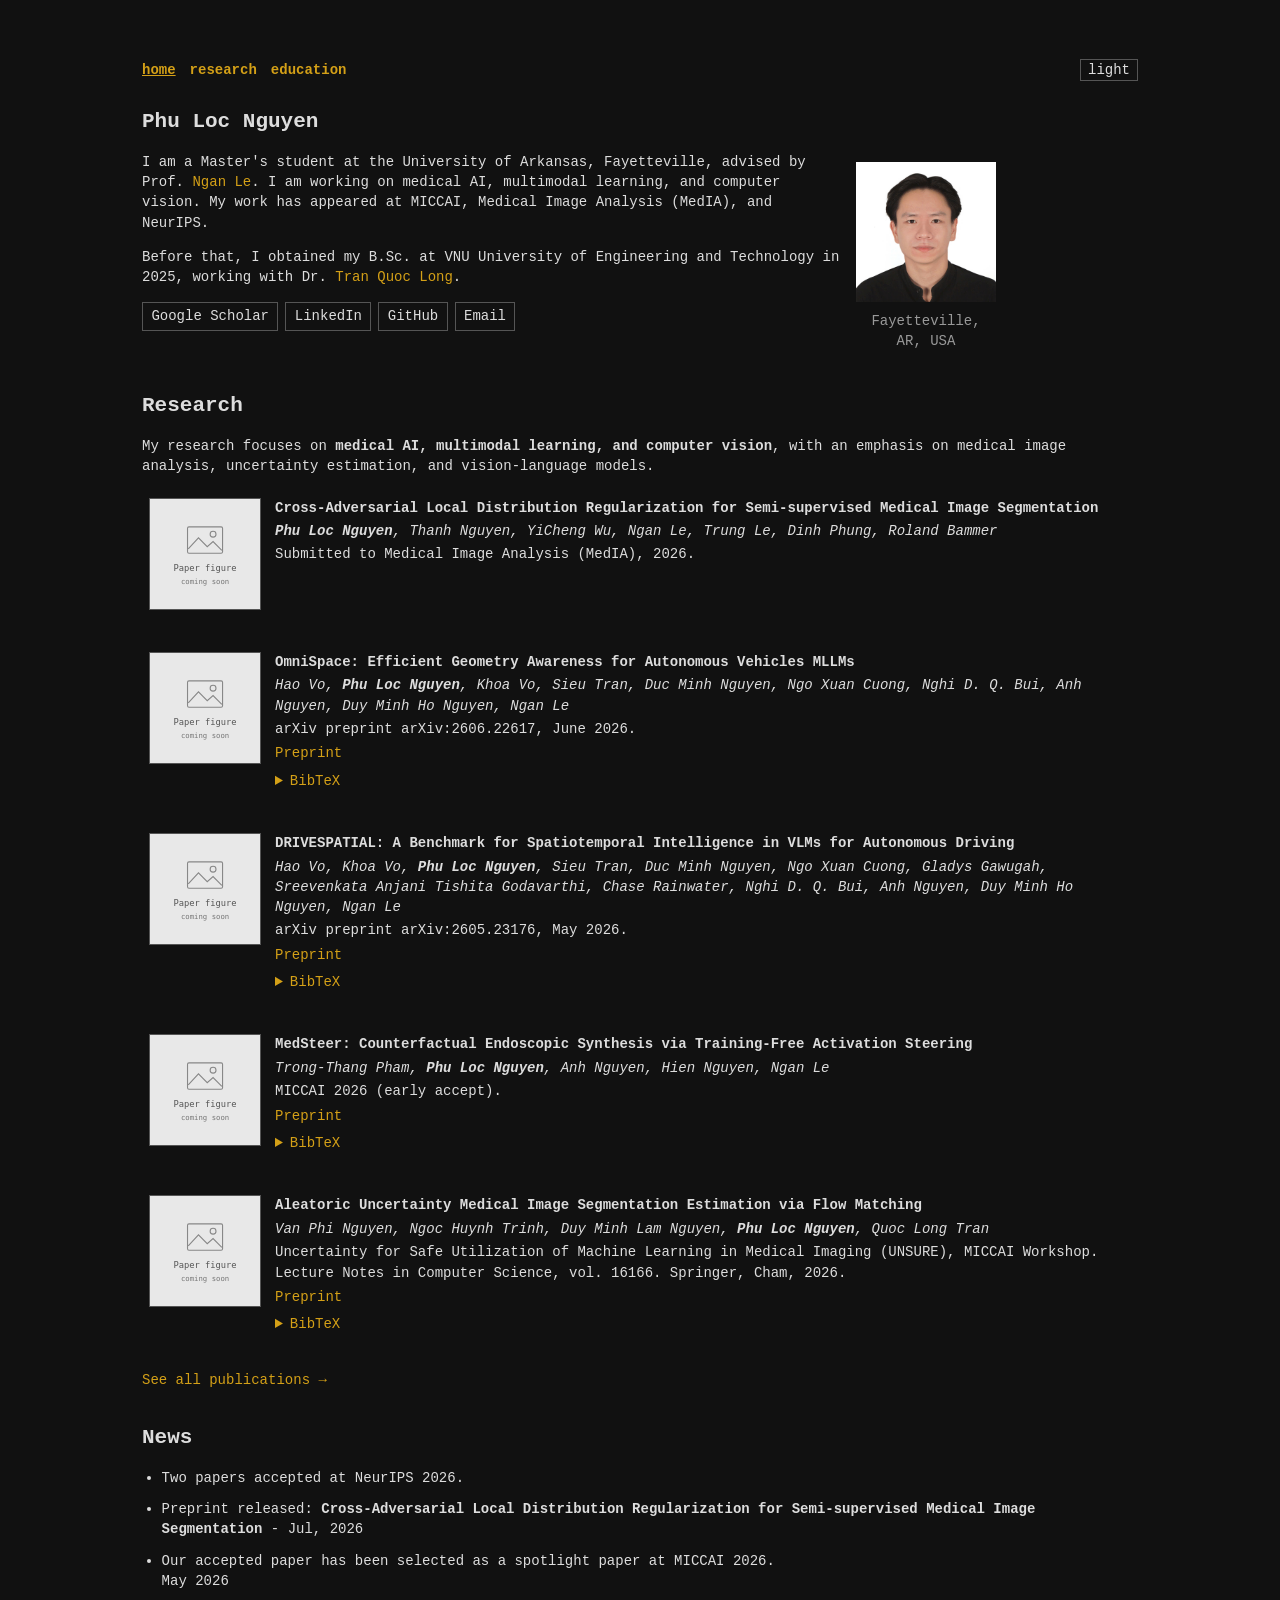
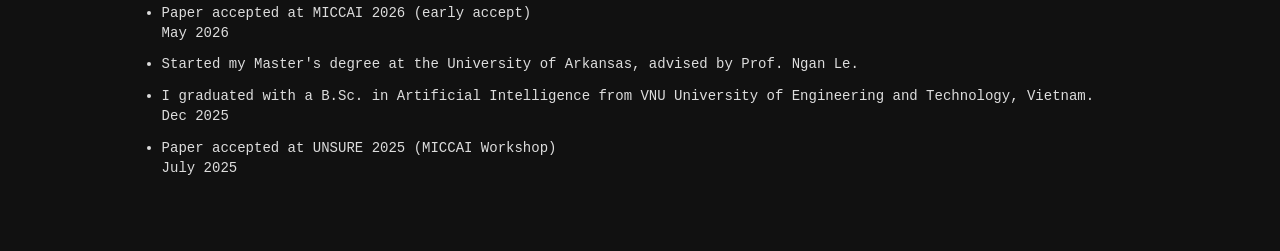
==== index.html @ 74036192 "updates" ====
<!DOCTYPE html>
<html lang="en">
<head>
    <meta charset="UTF-8">
    <meta name="viewport" content="width=device-width, initial-scale=1.0">
    <meta name="description" content="Phu Loc Nguyen — medical AI, multimodal learning, and computer vision research at the University of Arkansas.">
    <meta name="author" content="Phu Loc Nguyen">
    <meta name="keywords" content="Phu Loc Nguyen, Nguyen Phu Loc, medical AI, computer vision, multimodal learning">
    <meta property="og:title" content="Phu Loc Nguyen">
    <meta property="og:description" content="Medical AI, multimodal learning, and computer vision research.">
    <meta property="og:type" content="website">
    <meta name="twitter:card" content="summary">
    <title>Phu Loc Nguyen</title>
    <link rel="stylesheet" href="assets/css/main.css">
    <link rel="stylesheet" href="assets/css/portfolio.css">
    <script src="assets/js/theme.js"></script>
    <script src="assets/js/main.js" defer></script>
</head>
<body>
    <a class="skip-link" href="#main">Skip to content</a>
    <header>
        <nav aria-label="Primary navigation">
            <ul><li><a href="index.html" aria-current="page">home</a></li><li><a href="publications.html">research</a></li><li><a href="education.html">education</a></li></ul>
            <button class="theme-toggle" type="button" aria-label="Toggle dark mode" hidden>light</button>
        </nav>
    </header>
    <main id="main">
        <section class="about" aria-labelledby="name">
            <div class="bio">
                <h1 id="name">Phu Loc Nguyen</h1>
                <p>I am a Master's student at the University of Arkansas, Fayetteville, advised by Prof. <a href="https://scholar.google.com/citations?user=8ck0k_UAAAAJ&amp;hl=en">Ngan Le</a>. I am working on medical AI, multimodal learning, and computer vision. My work has appeared at MICCAI, Medical Image Analysis (MedIA), and NeurIPS.</p>
                <p>Before that, I obtained my B.Sc. at VNU University of Engineering and Technology in 2025, working with Dr. <a href="https://scholar.google.com/citations?hl=en&amp;user=tnDavuYAAAAJ&amp;view_op=list_works&amp;sortby=pubdate">Tran Quoc Long</a>.</p>
                <div class="contact-links" aria-label="Professional links">
                    <a href="https://scholar.google.com/citations?user=QmCjU08AAAAJ&amp;hl=en">Google Scholar</a>
                    <a href="https://www.linkedin.com/in/phulocnguyen/">LinkedIn</a>
                    <a href="https://github.com/phulocnguyen">GitHub</a>
                    <a href="mailto:phuloc01.nguyen@gmail.com">Email</a>
                </div>
            </div>
            <div class="profile"><img src="assets/documents/imgs/profile_picture.jpg" alt="Phu Loc Nguyen"><p class="location">Fayetteville, AR, USA</p></div>
        </section>
<section class="publications" aria-labelledby="research"><h2 id="research">Research</h2><p>My research focuses on <strong>medical AI, multimodal learning, and computer vision</strong>, with an emphasis on medical image analysis, uncertainty estimation, and vision-language models.</p><div id="publications" data-layout="compact" aria-label="Selected publications"><article class="publication-entry">
    <img class="publication-thumbnail" src="assets/documents/imgs/publications/placeholder.svg" alt="Placeholder for Cross-Adversarial Local Distribution Regularization for Semi-supervised Medical Image Segmentation figure" loading="lazy">
    <div class="publication-content"><strong class="publication-title">Cross-Adversarial Local Distribution Regularization for Semi-supervised Medical Image Segmentation</strong><p class="publication-authors"><span class="highlight-name">Phu Loc Nguyen</span>, Thanh Nguyen, YiCheng Wu, Ngan Le, Trung Le, Dinh Phung, Roland Bammer</p><p class="publication-venue">Submitted to Medical Image Analysis (MedIA), 2026.</p></div></article><article class="publication-entry">
    <img class="publication-thumbnail" src="assets/documents/imgs/publications/placeholder.svg" alt="Placeholder for OmniSpace: Efficient Geometry Awareness for Autonomous Vehicles MLLMs figure" loading="lazy">
    <div class="publication-content"><strong class="publication-title">OmniSpace: Efficient Geometry Awareness for Autonomous Vehicles MLLMs</strong><p class="publication-authors">Hao Vo, <span class="highlight-name">Phu Loc Nguyen</span>, Khoa Vo, Sieu Tran, Duc Minh Nguyen, Ngo Xuan Cuong, Nghi D. Q. Bui, Anh Nguyen, Duy Minh Ho Nguyen, Ngan Le</p><p class="publication-venue">arXiv preprint arXiv:2606.22617, June 2026.</p><p class="publication-links"><a href="https://arxiv.org/abs/2606.22617">Preprint</a></p><details class="citation"><summary>BibTeX</summary><pre><code>@misc{2026omnispace,
	author = {Vo, Hao and Nguyen, Phu Loc and Vo, Khoa and Tran, Sieu and Nguyen, Duc Minh and Cuong, Ngo Xuan and Bui, Nghi D. Q. and Nguyen, Anh and Nguyen, Duy Minh Ho and Le, Ngan},
	year = {2026},
	month = {June},
	title = {OmniSpace: Efficient Geometry Awareness for Autonomous Vehicles MLLMs},
	journal = {Neural Information Processing Systems (NeurIPS) 2026}
}</code></pre><button class="copy-citation" type="button">Copy citation</button><span class="copy-status" role="status"></span></details></div></article><article class="publication-entry">
    <img class="publication-thumbnail" src="assets/documents/imgs/publications/placeholder.svg" alt="Placeholder for DRIVESPATIAL: A Benchmark for Spatiotemporal Intelligence in VLMs for Autonomous Driving figure" loading="lazy">
    <div class="publication-content"><strong class="publication-title">DRIVESPATIAL: A Benchmark for Spatiotemporal Intelligence in VLMs for Autonomous Driving</strong><p class="publication-authors">Hao Vo, Khoa Vo, <span class="highlight-name">Phu Loc Nguyen</span>, Sieu Tran, Duc Minh Nguyen, Ngo Xuan Cuong, Gladys Gawugah, Sreevenkata Anjani Tishita Godavarthi, Chase Rainwater, Nghi D. Q. Bui, Anh Nguyen, Duy Minh Ho Nguyen, Ngan Le</p><p class="publication-venue">arXiv preprint arXiv:2605.23176, May 2026.</p><p class="publication-links"><a href="https://arxiv.org/abs/2605.23176">Preprint</a></p><details class="citation"><summary>BibTeX</summary><pre><code>@misc{2026drivespatial,
	author = {Vo, Hao and Vo, Khoa and Nguyen, Phu Loc and Tran, Sieu and Nguyen, Duc Minh and Cuong, Ngo Xuan and Gawugah, Gladys and Godavarthi, Sreevenkata Anjani Tishita and Rainwater, Chase and Bui, Nghi D. Q. and Nguyen, Anh and Nguyen, Duy Minh Ho and Le, Ngan},
	year = {2026},
	month = {May},
	title = {DRIVESPATIAL: A Benchmark for Spatiotemporal Intelligence in VLMs for Autonomous Driving},
	journal = {Neural Information Processing Systems (NeurIPS) 2026}
}</code></pre><button class="copy-citation" type="button">Copy citation</button><span class="copy-status" role="status"></span></details></div></article><article class="publication-entry">
    <img class="publication-thumbnail" src="assets/documents/imgs/publications/placeholder.svg" alt="Placeholder for MedSteer: Counterfactual Endoscopic Synthesis via Training-Free Activation Steering figure" loading="lazy">
    <div class="publication-content"><strong class="publication-title">MedSteer: Counterfactual Endoscopic Synthesis via Training-Free Activation Steering</strong><p class="publication-authors">Trong-Thang Pham, <span class="highlight-name">Phu Loc Nguyen</span>, Anh Nguyen, Hien Nguyen, Ngan Le</p><p class="publication-venue">MICCAI 2026 (early accept).</p><p class="publication-links"><a href="https://arxiv.org/abs/2603.07066">Preprint</a></p><details class="citation"><summary>BibTeX</summary><pre><code>@misc{2026medsteer,
	author = {Pham, Trong-Thang and Nguyen, Phu Loc and Nguyen, Anh and Nguyen, Hien and Le, Ngan},
	year = {2026},
	title = {MedSteer: Counterfactual Endoscopic Synthesis via Training-Free Activation Steering},
	booktitle = {MICCAI 2026 (Spotlight)}
}</code></pre><button class="copy-citation" type="button">Copy citation</button><span class="copy-status" role="status"></span></details></div></article><article class="publication-entry">
    <img class="publication-thumbnail" src="assets/documents/imgs/publications/placeholder.svg" alt="Placeholder for Aleatoric Uncertainty Medical Image Segmentation Estimation via Flow Matching figure" loading="lazy">
    <div class="publication-content"><strong class="publication-title">Aleatoric Uncertainty Medical Image Segmentation Estimation via Flow Matching</strong><p class="publication-authors">Van Phi Nguyen, Ngoc Huynh Trinh, Duy Minh Lam Nguyen, <span class="highlight-name">Phu Loc Nguyen</span>, Quoc Long Tran</p><p class="publication-venue">Uncertainty for Safe Utilization of Machine Learning in Medical Imaging (UNSURE), MICCAI Workshop. Lecture Notes in Computer Science, vol. 16166. Springer, Cham, 2026.</p><p class="publication-links"><a href="https://arxiv.org/abs/2507.22418">Preprint</a></p><details class="citation"><summary>BibTeX</summary><pre><code>@inproceedings{2026aleatoric,
	author = {Nguyen, Van Phi and Trinh, Ngoc Huynh and Nguyen, Duy Minh Lam and Nguyen, Phu Loc and Tran, Quoc Long},
	year = {2026},
	title = {Aleatoric Uncertainty Medical Image Segmentation Estimation via Flow Matching},
	booktitle = {Uncertainty for Safe Utilization of Machine Learning in Medical Imaging (UNSURE), MICCAI Workshop},
	series = {Lecture Notes in Computer Science},
	volume = {16166},
	publisher = {Springer, Cham},
	doi = {10.1007/978-3-032-06593-3_13}
}</code></pre><button class="copy-citation" type="button">Copy citation</button><span class="copy-status" role="status"></span></details></div></article></div><p class="see-all-link"><a href="publications.html">See all publications →</a></p></section>
        <section class="news" aria-labelledby="news">
            <h2 id="news">News</h2>
            <ul>
                <li>Two papers accepted at NeurIPS 2026.</li>
                <li>
                    <span>Preprint released: </span><strong>Cross-Adversarial Local Distribution Regularization for Semi-supervised Medical Image Segmentation</strong>
                    - <time datetime="2026-07">Jul, 2026</time>
                </li>
                <li>
                    Our accepted paper has been selected as a spotlight paper at MICCAI 2026.
                    <br><time datetime="2026-05">May 2026</time>
                </li>
                <li>
                    Paper accepted at MICCAI 2026 (early accept)
                    <br><time datetime="2026-05">May 2026</time>
                </li>
                <li>Started my Master's degree at the University of Arkansas, advised by Prof. Ngan Le.</li>
                <li>
                    I graduated with a B.Sc. in Artificial Intelligence from VNU University of Engineering and Technology, Vietnam.
                    <br><time datetime="2025-12">Dec 2025</time>
                </li>
                <li>
                    Paper accepted at UNSURE 2025 (MICCAI Workshop)
                    <br><time datetime="2025-07">July 2025</time>
                </li>
            </ul>
        </section>
    </main>
</body>
</html>
---- assets/css/main.css ----
:root {
    --background-color: #fff;
    --text-color: #111;
    --link-color: #8b0000;
    --muted-color: #666;
    --border-color: #808080;
}

[data-theme="dark"] {
    --background-color: #111;
    --text-color: #ddd;
    --link-color: #d4a017;
    --muted-color: #999;
    --border-color: #555;
}

* {
    box-sizing: border-box;
}

html {
    background: var(--background-color);
}

body {
    width: 80%;
    max-width: 1100px;
    min-height: 200px;
    margin: 5vh auto;
    padding: 1em;
    color: var(--text-color);
    background: var(--background-color);
    font-family: monospace;
    font-size: 14px;
    line-height: 1.45;
}

a,
a:visited {
    color: var(--link-color);
    text-decoration: none;
}

a:hover,
a:focus-visible {
    text-decoration: underline;
}

h1,
h2 {
    line-height: 1.2;
}

h1 a,
h2 a {
    color: inherit;
}

header {
    margin-bottom: 2em;
}

nav {
    display: flex;
    align-items: center;
    justify-content: space-between;
}

nav ul {
    display: flex;
    flex-wrap: wrap;
    gap: 1em;
    margin: 0;
    padding: 0;
    list-style: none;
}

nav a {
    font-weight: bold;
}

.theme-toggle {
    background: none;
    border: 1px solid var(--border-color);
    color: var(--text-color);
    font-family: monospace;
    font-size: 14px;
    padding: 0.15em 0.5em;
    cursor: pointer;
}

.theme-toggle:hover {
    background: var(--text-color);
    color: var(--background-color);
}

nav a[aria-current="page"] {
    text-decoration: underline;
}

.about {
    display: flex;
    align-items: flex-start;
    gap: 1em;
}

.bio {
    max-width: 700px;
}

.bio h1 {
    margin-top: 0;
}

.profile {
    width: 140px;
    flex: 0 0 140px;
    margin-top: 3.8em;
}

.profile img {
    display: block;
    width: 100%;
    height: auto;
}

.profile p {
    margin-top: 0.6em;
    text-align: center;
}

.contact-links {
    display: flex;
    flex-wrap: wrap;
    gap: 0.5em;
    margin-top: 1em;
}

.contact-links a {
    padding: 0.25em 0.6em;
    border: 1px solid var(--border-color);
    color: var(--text-color);
}

.contact-links a:hover,
.contact-links a:focus-visible {
    background: var(--text-color);
    color: var(--background-color);
    text-decoration: none;
}

.publications {
    clear: both;
    margin-top: 2em;
}

.publication-list {
    margin-top: 2em;
}

.publication-entry {
    display: flex;
    align-items: flex-start;
    gap: 1em;
    margin-bottom: 2em;
    padding: 0.5em;
    overflow: hidden;
}

.publication-thumbnail {
    width: 112px;
    height: 112px;
    flex: 0 0 112px;
    border: 1px solid var(--border-color);
    object-fit: cover;
    cursor: pointer;
}

.lightbox-overlay {
    position: fixed;
    inset: 0;
    z-index: 1000;
    display: flex;
    align-items: center;
    justify-content: center;
    background: rgba(0, 0, 0, 0.7);
    opacity: 0;
    transition: opacity 0.2s ease;
    cursor: pointer;
}

.lightbox-visible {
    opacity: 1;
}

.lightbox-image {
    max-width: 90vw;
    max-height: 90vh;
    object-fit: contain;
    box-shadow: 0 4px 30px rgba(0, 0, 0, 0.5);
}

.publication-content {
    min-width: 0;
    flex: 1;
}

.publication-title {
    display: block;
    margin-bottom: 0.25em;
}

.publication-authors,
.publication-venue {
    margin: 0.2em 0;
}

.publication-authors {
    font-style: italic;
}

.highlight-name {
    font-weight: bold;
}

.publication-award {
    font-weight: bold;
}

.publication-links {
    margin: 0.3em 0 0;
}

.publication-links a + a::before {
    display: inline-block;
    margin: 0 0.6em;
    color: var(--text-color);
    content: "|";
    text-decoration: none;
}

[data-layout="blog"] .publication-entry {
    gap: 1.5em;
}

[data-layout="blog"] .publication-thumbnail {
    width: 200px;
    height: 150px;
    flex-basis: 200px;
    border: 1px solid var(--border-color);
}

[data-layout="blog"] .publication-title {
    margin-bottom: 0.5em;
    font-size: 1.5em;
}

.publication-group {
    margin: 2.5em 0 1em;
    padding-bottom: 0.3em;
    border-bottom: 1px solid var(--border-color);
    font-size: 1.1em;
    letter-spacing: 0.08em;
    text-transform: uppercase;
}

.publication-group:first-child {
    margin-top: 0;
}

.publication-status,
.publication-error {
    color: var(--muted-color);
}

.see-all-link {
    margin-top: 0;
}

@media (max-width: 700px) {
    body {
        width: 95%;
        margin: 2vh auto;
        padding: 0.75em;
    }

    nav li {
        width: 100%;
    }

    .about {
        flex-direction: column;
        align-items: center;
    }

    .bio {
        max-width: none;
    }

    .profile {
        order: -1;
        width: min(220px, 100%);
        flex-basis: auto;
        margin-top: 0;
    }

    [data-layout="blog"] .publication-entry {
        gap: 1em;
    }

    [data-layout="blog"] .publication-thumbnail {
        width: 120px;
        height: 90px;
        flex-basis: 120px;
    }

    [data-layout="blog"] .publication-title {
        font-size: 1.15em;
    }
}

.photo-grid {
    display: flex;
    flex-wrap: wrap;
    gap: 0.5em;
    margin: 1em 0;
}

.photo-grid a img {
    display: block;
    border: 1px solid var(--border-color);
}

@media (max-width: 440px) {
    .publication-entry,
    [data-layout="blog"] .publication-entry {
        flex-direction: column;
    }

    .publication-thumbnail,
    [data-layout="blog"] .publication-thumbnail {
        width: 100%;
        height: auto;
        max-height: 220px;
        flex-basis: auto;
        object-fit: contain;
    }
}
---- assets/css/portfolio.css ----
/* Additional styles for News, Education, and accessible citations.
   Template layout rules are kept unchanged in main.css. */
body { overflow-wrap: break-word; }
.highlight-name { font-weight: bold; }
.news, .education { margin-top: 2.5em; }
.news li { margin-bottom: .8em; }
.news ul { padding-left: 1.4em; }
.education article { margin: 1.8em 0; }
.education h2 { font-size: 1.1em; }
.education p { margin: .5em 0; }
.location { color: var(--muted-color); }
.citation { margin-top: .5em; }
.citation summary { color: var(--link-color); cursor: pointer; width: fit-content; }
.citation pre { max-width: 100%; overflow-x: auto; padding: 1em; border: 1px solid var(--border-color); font-size: .9em; }
.copy-citation { font: inherit; background: transparent; color: var(--text-color); border: 1px solid var(--border-color); padding: .3em .6em; cursor: pointer; }
.copy-status { margin-left: .7em; }
:focus-visible { outline: 2px solid var(--link-color); outline-offset: 4px; }
.skip-link { position: absolute; top: -100px; }
.skip-link:focus { top: 10px; background: var(--background-color); padding: .5em; }
[hidden] { display: none !important; }

/* Placeholders are static until real paper figures are supplied. */
.publication-thumbnail { cursor: default; }
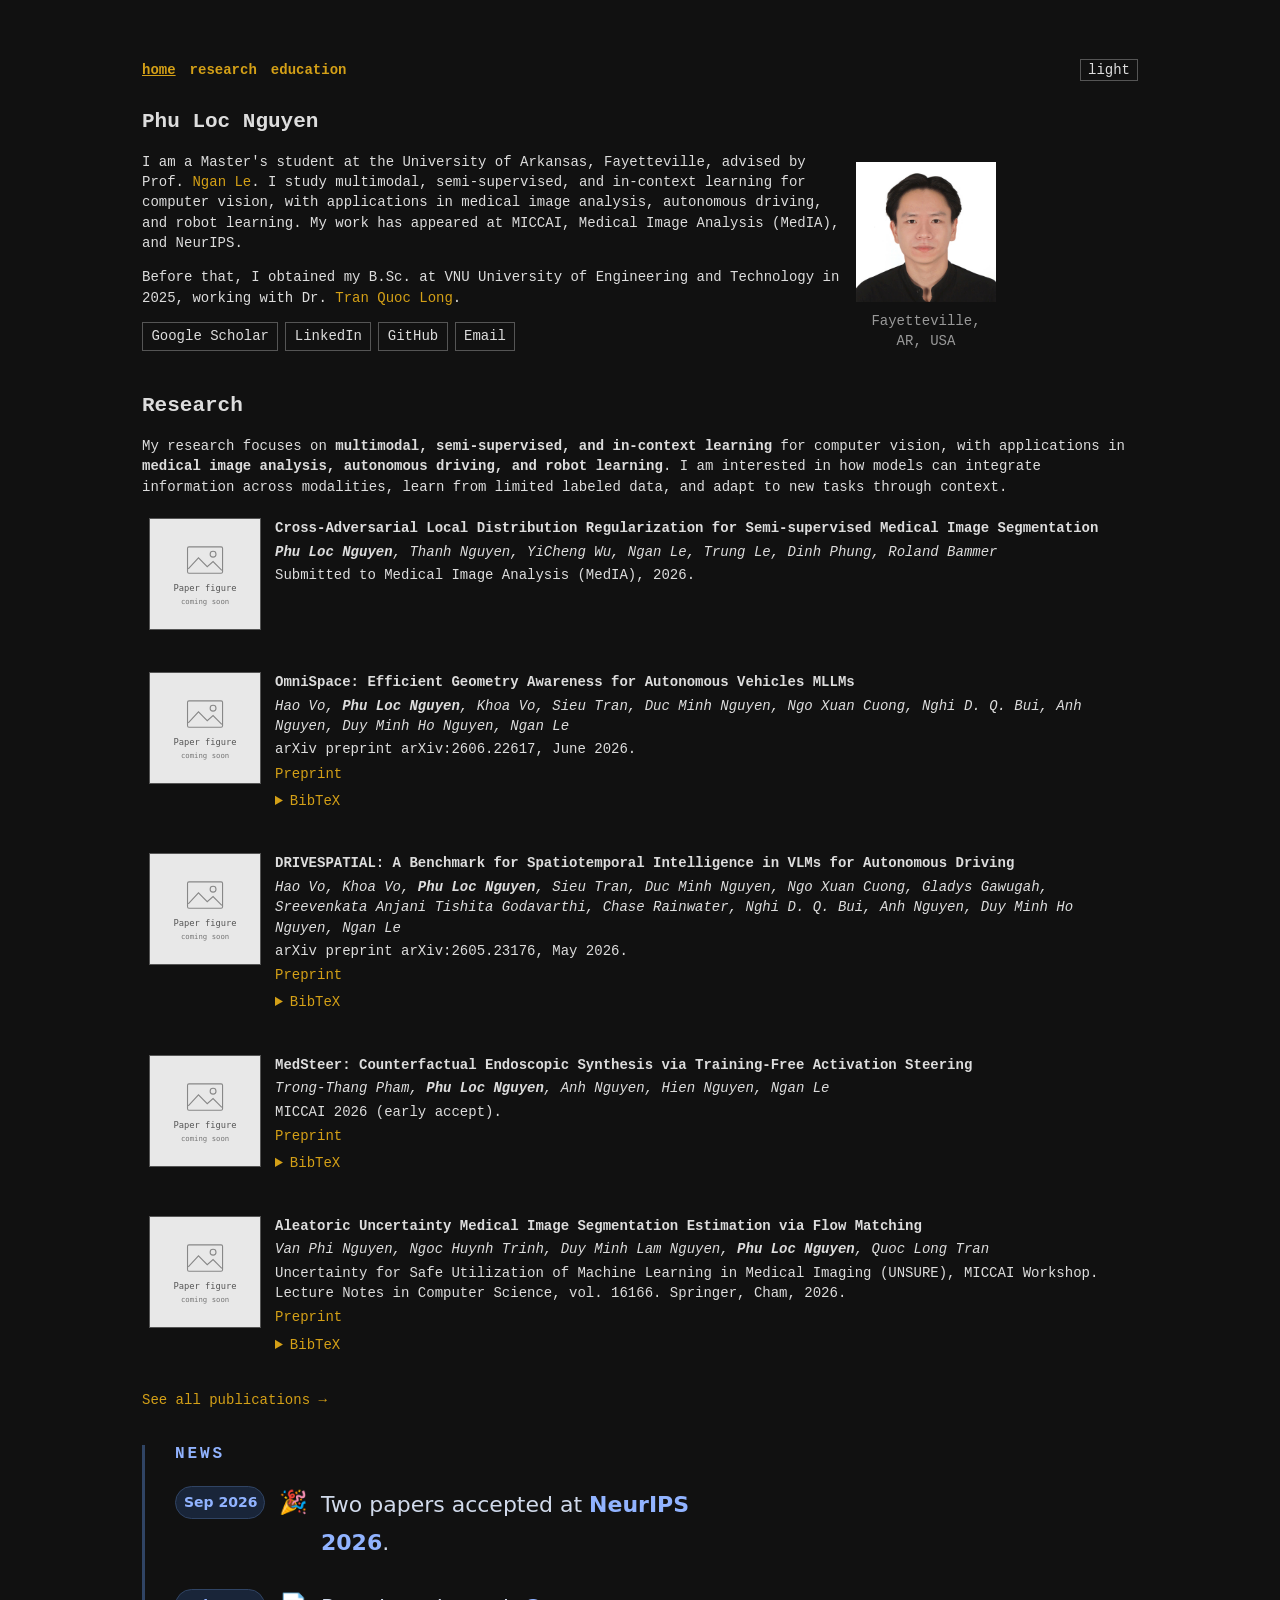
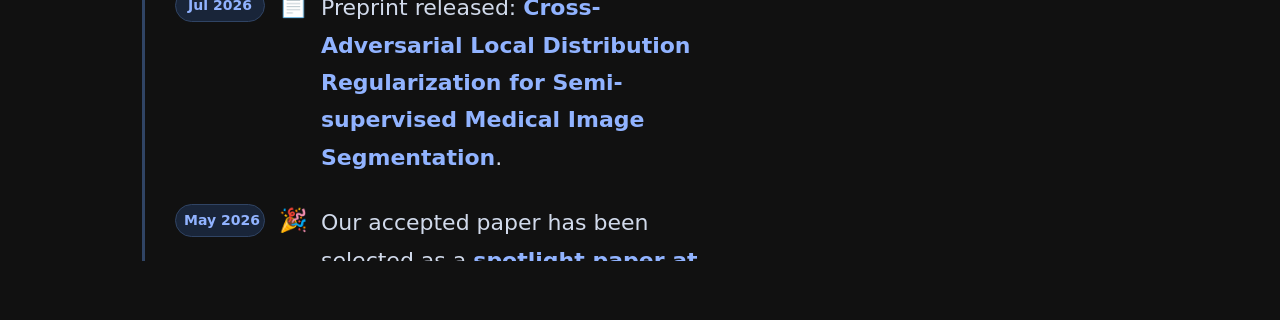
==== commit 58398d47: "updates" ====
--- a/index.html
+++ b/index.html
@@ -3,11 +3,11 @@
 <head>
     <meta charset="UTF-8">
     <meta name="viewport" content="width=device-width, initial-scale=1.0">
-    <meta name="description" content="Phu Loc Nguyen — medical AI, multimodal learning, and computer vision research at the University of Arkansas.">
+    <meta name="description" content="Phu Loc Nguyen — multimodal, semi-supervised, and in-context learning for medical image analysis, autonomous driving, and robot learning.">
     <meta name="author" content="Phu Loc Nguyen">
-    <meta name="keywords" content="Phu Loc Nguyen, Nguyen Phu Loc, medical AI, computer vision, multimodal learning">
+    <meta name="keywords" content="Phu Loc Nguyen, Nguyen Phu Loc, computer vision, multimodal learning, semi-supervised learning, in-context learning, medical image analysis, autonomous driving, robot learning">
     <meta property="og:title" content="Phu Loc Nguyen">
-    <meta property="og:description" content="Medical AI, multimodal learning, and computer vision research.">
+    <meta property="og:description" content="Multimodal, semi-supervised, and in-context learning for computer vision, medical image analysis, autonomous driving, and robot learning.">
     <meta property="og:type" content="website">
     <meta name="twitter:card" content="summary">
     <title>Phu Loc Nguyen</title>
@@ -28,7 +28,7 @@
         <section class="about" aria-labelledby="name">
             <div class="bio">
                 <h1 id="name">Phu Loc Nguyen</h1>
-                <p>I am a Master's student at the University of Arkansas, Fayetteville, advised by Prof. <a href="https://scholar.google.com/citations?user=8ck0k_UAAAAJ&amp;hl=en">Ngan Le</a>. I am working on medical AI, multimodal learning, and computer vision. My work has appeared at MICCAI, Medical Image Analysis (MedIA), and NeurIPS.</p>
+                <p>I am a Master's student at the University of Arkansas, Fayetteville, advised by Prof. <a href="https://scholar.google.com/citations?user=8ck0k_UAAAAJ&amp;hl=en">Ngan Le</a>. I study multimodal, semi-supervised, and in-context learning for computer vision, with applications in medical image analysis, autonomous driving, and robot learning. My work has appeared at MICCAI, Medical Image Analysis (MedIA), and NeurIPS.</p>
                 <p>Before that, I obtained my B.Sc. at VNU University of Engineering and Technology in 2025, working with Dr. <a href="https://scholar.google.com/citations?hl=en&amp;user=tnDavuYAAAAJ&amp;view_op=list_works&amp;sortby=pubdate">Tran Quoc Long</a>.</p>
                 <div class="contact-links" aria-label="Professional links">
                     <a href="https://scholar.google.com/citations?user=QmCjU08AAAAJ&amp;hl=en">Google Scholar</a>
@@ -39,7 +39,7 @@
             </div>
             <div class="profile"><img src="assets/documents/imgs/profile_picture.jpg" alt="Phu Loc Nguyen"><p class="location">Fayetteville, AR, USA</p></div>
         </section>
-<section class="publications" aria-labelledby="research"><h2 id="research">Research</h2><p>My research focuses on <strong>medical AI, multimodal learning, and computer vision</strong>, with an emphasis on medical image analysis, uncertainty estimation, and vision-language models.</p><div id="publications" data-layout="compact" aria-label="Selected publications"><article class="publication-entry">
+<section class="publications" aria-labelledby="research"><h2 id="research">Research</h2><p>My research focuses on <strong>multimodal, semi-supervised, and in-context learning</strong> for computer vision, with applications in <strong>medical image analysis, autonomous driving, and robot learning</strong>. I am interested in how models can integrate information across modalities, learn from limited labeled data, and adapt to new tasks through context.</p><div id="publications" data-layout="compact" aria-label="Selected publications"><article class="publication-entry">
     <img class="publication-thumbnail" src="assets/documents/imgs/publications/placeholder.svg" alt="Placeholder for Cross-Adversarial Local Distribution Regularization for Semi-supervised Medical Image Segmentation figure" loading="lazy">
     <div class="publication-content"><strong class="publication-title">Cross-Adversarial Local Distribution Regularization for Semi-supervised Medical Image Segmentation</strong><p class="publication-authors"><span class="highlight-name">Phu Loc Nguyen</span>, Thanh Nguyen, YiCheng Wu, Ngan Le, Trung Le, Dinh Phung, Roland Bammer</p><p class="publication-venue">Submitted to Medical Image Analysis (MedIA), 2026.</p></div></article><article class="publication-entry">
     <img class="publication-thumbnail" src="assets/documents/imgs/publications/placeholder.svg" alt="Placeholder for OmniSpace: Efficient Geometry Awareness for Autonomous Vehicles MLLMs figure" loading="lazy">
@@ -78,30 +78,45 @@
 }</code></pre><button class="copy-citation" type="button">Copy citation</button><span class="copy-status" role="status"></span></details></div></article></div><p class="see-all-link"><a href="publications.html">See all publications →</a></p></section>
         <section class="news" aria-labelledby="news">
             <h2 id="news">News</h2>
-            <ul>
-                <li>Two papers accepted at NeurIPS 2026.</li>
-                <li>
-                    <span>Preprint released: </span><strong>Cross-Adversarial Local Distribution Regularization for Semi-supervised Medical Image Segmentation</strong>
-                    - <time datetime="2026-07">Jul, 2026</time>
-                </li>
-                <li>
-                    Our accepted paper has been selected as a spotlight paper at MICCAI 2026.
-                    <br><time datetime="2026-05">May 2026</time>
-                </li>
-                <li>
-                    Paper accepted at MICCAI 2026 (early accept)
-                    <br><time datetime="2026-05">May 2026</time>
-                </li>
-                <li>Started my Master's degree at the University of Arkansas, advised by Prof. Ngan Le.</li>
-                <li>
-                    I graduated with a B.Sc. in Artificial Intelligence from VNU University of Engineering and Technology, Vietnam.
-                    <br><time datetime="2025-12">Dec 2025</time>
-                </li>
-                <li>
-                    Paper accepted at UNSURE 2025 (MICCAI Workshop)
-                    <br><time datetime="2025-07">July 2025</time>
-                </li>
-            </ul>
+            <div class="news-scroll" role="region" aria-labelledby="news" tabindex="0">
+                <ul class="news-list">
+                    <li>
+                        <time class="news-date" datetime="2026-09">Sep 2026</time>
+                        <span class="news-icon" aria-hidden="true">🎉</span>
+                        <p>Two papers accepted at <strong>NeurIPS 2026</strong>.</p>
+                    </li>
+                    <li>
+                        <time class="news-date" datetime="2026-07">Jul 2026</time>
+                        <span class="news-icon" aria-hidden="true">📄</span>
+                        <p>Preprint released: <strong>Cross-Adversarial Local Distribution Regularization for Semi-supervised Medical Image Segmentation</strong>.</p>
+                    </li>
+                    <li>
+                        <time class="news-date" datetime="2026-05">May 2026</time>
+                        <span class="news-icon" aria-hidden="true">🎉</span>
+                        <p>Our accepted paper has been selected as a <strong>spotlight paper at MICCAI 2026</strong>.</p>
+                    </li>
+                    <li>
+                        <time class="news-date" datetime="2026-05">May 2026</time>
+                        <span class="news-icon" aria-hidden="true">🎉</span>
+                        <p>Paper accepted at <strong>MICCAI 2026</strong> (early accept).</p>
+                    </li>
+                    <li>
+                        <time class="news-date" datetime="2026">2026</time>
+                        <span class="news-icon" aria-hidden="true">🎓</span>
+                        <p>Started my Master's degree at the <strong>University of Arkansas</strong>, advised by Prof. Ngan Le.</p>
+                    </li>
+                    <li>
+                        <time class="news-date" datetime="2025-12">Dec 2025</time>
+                        <span class="news-icon" aria-hidden="true">🎓</span>
+                        <p>I graduated with a B.Sc. in Artificial Intelligence from <strong>VNU University of Engineering and Technology, Vietnam</strong>.</p>
+                    </li>
+                    <li>
+                        <time class="news-date" datetime="2025-07">Jul 2025</time>
+                        <span class="news-icon" aria-hidden="true">🎉</span>
+                        <p>Paper accepted at <strong>UNSURE 2025</strong> (MICCAI Workshop).</p>
+                    </li>
+                </ul>
+            </div>
         </section>
     </main>
 </body>
--- a/assets/css/portfolio.css
+++ b/assets/css/portfolio.css
@@ -3,8 +3,6 @@
 body { overflow-wrap: break-word; }
 .highlight-name { font-weight: bold; }
 .news, .education { margin-top: 2.5em; }
-.news li { margin-bottom: .8em; }
-.news ul { padding-left: 1.4em; }
 .education article { margin: 1.8em 0; }
 .education h2 { font-size: 1.1em; }
 .education p { margin: .5em 0; }
@@ -21,3 +19,77 @@
 
 /* Placeholders are static until real paper figures are supplied. */
 .publication-thumbnail { cursor: default; }
+
+/* News timeline, styled after the supplied reference. */
+.news {
+    --news-accent: #2453eb;
+    --news-text: #384860;
+    --news-line: #dbe7ff;
+    --news-badge: #eff6ff;
+    max-width: 600px;
+    padding-left: 30px;
+    border-left: 3px solid var(--news-line);
+    font-family: system-ui, -apple-system, BlinkMacSystemFont, "Segoe UI", sans-serif;
+}
+[data-theme="dark"] .news {
+    --news-accent: #91b3ff;
+    --news-text: #d1daeb;
+    --news-line: #304464;
+    --news-badge: #192539;
+}
+.news h2 {
+    margin: 0 0 22px;
+    color: var(--news-accent);
+    font-family: monospace;
+    font-size: 16px;
+    font-weight: 700;
+    letter-spacing: .18em;
+    text-transform: uppercase;
+}
+.news-scroll {
+    max-height: 375px;
+    overflow-y: auto;
+    padding-right: 20px;
+    scrollbar-width: thin;
+    scrollbar-color: var(--news-line) transparent;
+    scrollbar-gutter: stable;
+}
+.news-scroll::-webkit-scrollbar { width: 6px; }
+.news-scroll::-webkit-scrollbar-thumb { background: var(--news-line); border-radius: 8px; }
+.news-list { margin: 0; padding: 0; list-style: none; }
+.news-list li {
+    display: grid;
+    grid-template-columns: 90px 28px minmax(0, 1fr);
+    align-items: start;
+    gap: 14px;
+    margin: 0 0 28px;
+}
+.news-list li:last-child { margin-bottom: 0; }
+.news-date {
+    display: block;
+    padding: 5px 8px;
+    border: 1px solid var(--news-line);
+    border-radius: 999px;
+    background: var(--news-badge);
+    color: var(--news-accent);
+    font-size: 14px;
+    font-weight: 650;
+    line-height: 1.5;
+    white-space: nowrap;
+    text-align: center;
+}
+.news-icon { font-size: 23px; line-height: 1.45; }
+.news-list p { margin: 0; color: var(--news-text); font-size: 22px; line-height: 1.7; }
+.news-list strong { color: var(--news-accent); font-weight: 650; }
+@media (max-width: 600px) {
+    .news { padding-left: 16px; }
+    .news-scroll { padding-right: 10px; }
+    .news-list li { grid-template-columns: 80px 22px minmax(0, 1fr); gap: 8px; }
+    .news-date { padding: 4px 6px; font-size: 12px; }
+    .news-icon { font-size: 19px; }
+    .news-list p { font-size: 17px; line-height: 1.65; }
+}
+@media (max-width: 360px) {
+    .news-list li { grid-template-columns: 76px minmax(0, 1fr); }
+    .news-icon { display: none; }
+}
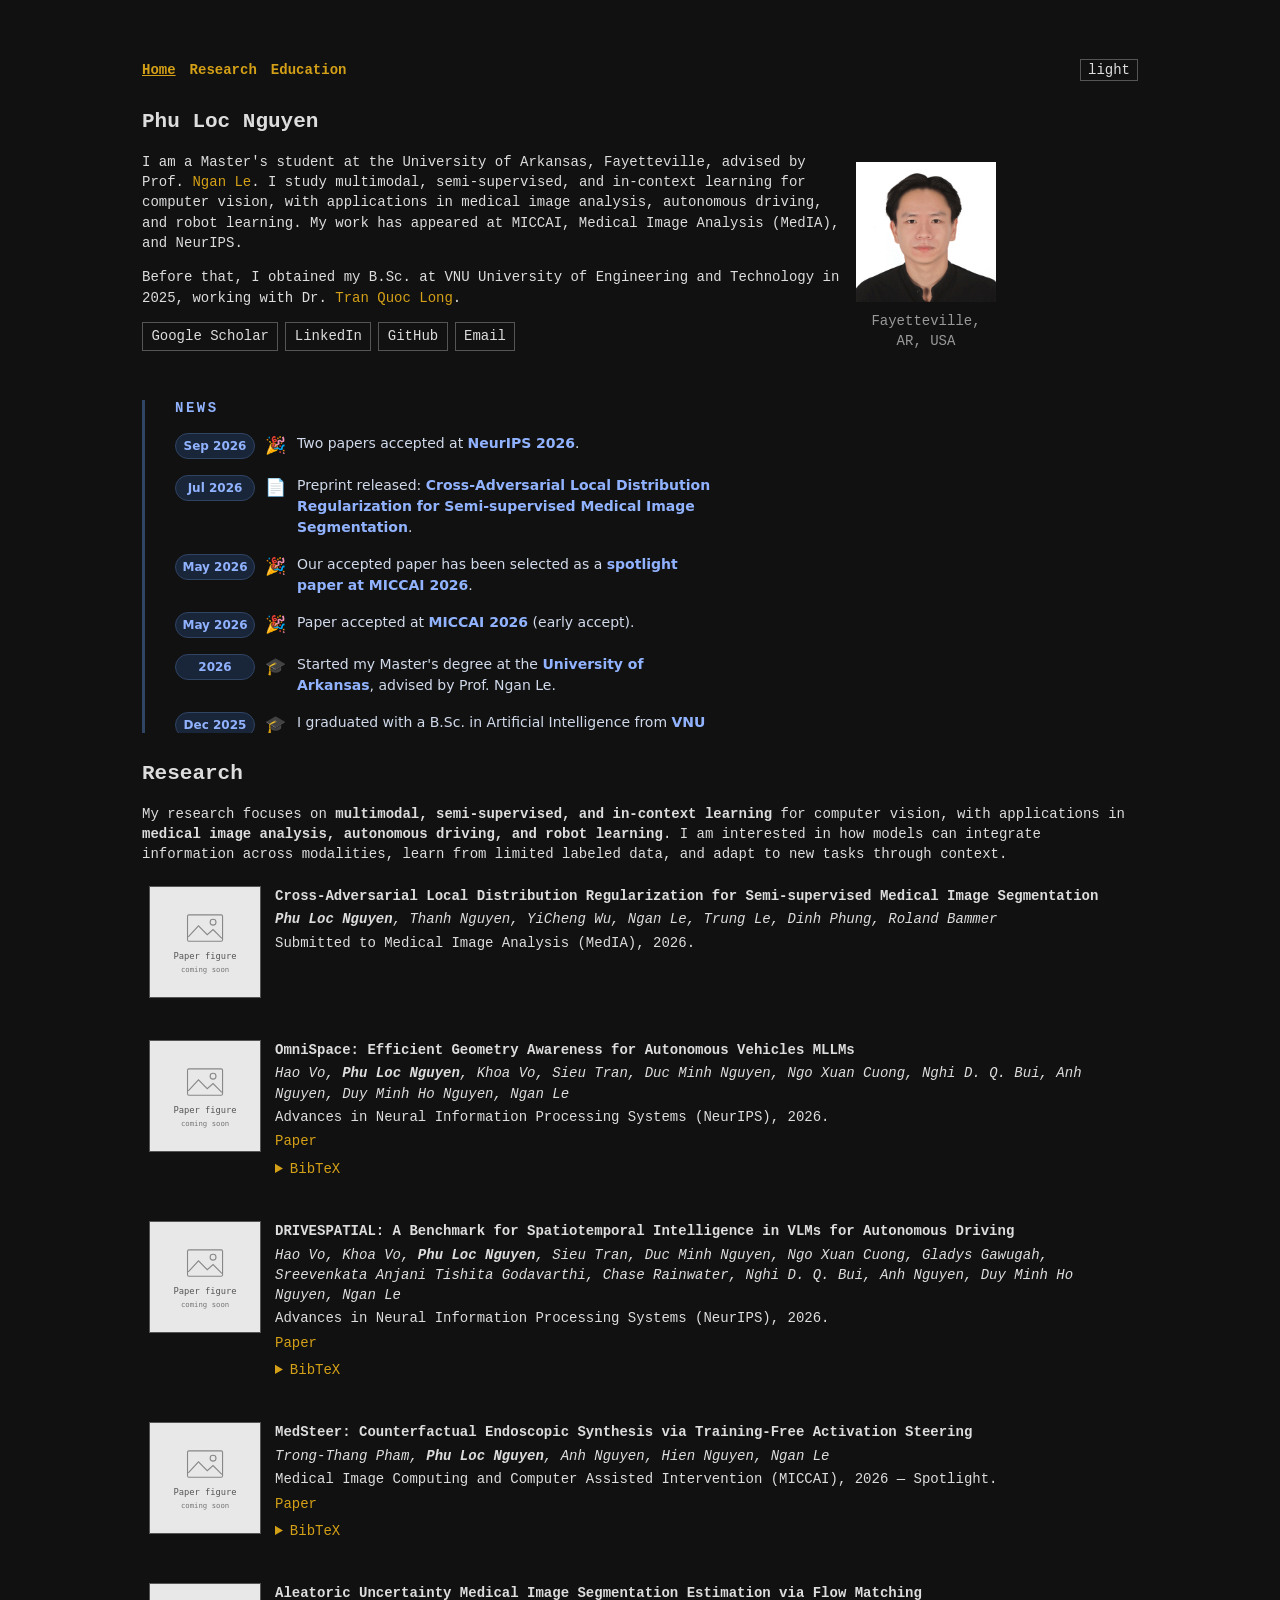
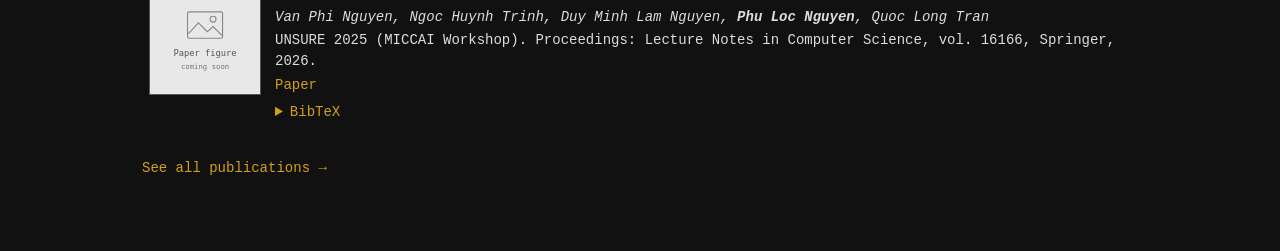
==== commit 5b5d427c: "updates" ====
--- a/index.html
+++ b/index.html
@@ -20,7 +20,7 @@
     <a class="skip-link" href="#main">Skip to content</a>
     <header>
         <nav aria-label="Primary navigation">
-            <ul><li><a href="index.html" aria-current="page">home</a></li><li><a href="publications.html">research</a></li><li><a href="education.html">education</a></li></ul>
+            <ul><li><a href="index.html" aria-current="page">Home</a></li><li><a href="publications.html">Research</a></li><li><a href="education.html">Education</a></li></ul>
             <button class="theme-toggle" type="button" aria-label="Toggle dark mode" hidden>light</button>
         </nav>
     </header>
@@ -39,43 +39,6 @@
             </div>
             <div class="profile"><img src="assets/documents/imgs/profile_picture.jpg" alt="Phu Loc Nguyen"><p class="location">Fayetteville, AR, USA</p></div>
         </section>
-<section class="publications" aria-labelledby="research"><h2 id="research">Research</h2><p>My research focuses on <strong>multimodal, semi-supervised, and in-context learning</strong> for computer vision, with applications in <strong>medical image analysis, autonomous driving, and robot learning</strong>. I am interested in how models can integrate information across modalities, learn from limited labeled data, and adapt to new tasks through context.</p><div id="publications" data-layout="compact" aria-label="Selected publications"><article class="publication-entry">
-    <img class="publication-thumbnail" src="assets/documents/imgs/publications/placeholder.svg" alt="Placeholder for Cross-Adversarial Local Distribution Regularization for Semi-supervised Medical Image Segmentation figure" loading="lazy">
-    <div class="publication-content"><strong class="publication-title">Cross-Adversarial Local Distribution Regularization for Semi-supervised Medical Image Segmentation</strong><p class="publication-authors"><span class="highlight-name">Phu Loc Nguyen</span>, Thanh Nguyen, YiCheng Wu, Ngan Le, Trung Le, Dinh Phung, Roland Bammer</p><p class="publication-venue">Submitted to Medical Image Analysis (MedIA), 2026.</p></div></article><article class="publication-entry">
-    <img class="publication-thumbnail" src="assets/documents/imgs/publications/placeholder.svg" alt="Placeholder for OmniSpace: Efficient Geometry Awareness for Autonomous Vehicles MLLMs figure" loading="lazy">
-    <div class="publication-content"><strong class="publication-title">OmniSpace: Efficient Geometry Awareness for Autonomous Vehicles MLLMs</strong><p class="publication-authors">Hao Vo, <span class="highlight-name">Phu Loc Nguyen</span>, Khoa Vo, Sieu Tran, Duc Minh Nguyen, Ngo Xuan Cuong, Nghi D. Q. Bui, Anh Nguyen, Duy Minh Ho Nguyen, Ngan Le</p><p class="publication-venue">arXiv preprint arXiv:2606.22617, June 2026.</p><p class="publication-links"><a href="https://arxiv.org/abs/2606.22617">Preprint</a></p><details class="citation"><summary>BibTeX</summary><pre><code>@misc{2026omnispace,
-	author = {Vo, Hao and Nguyen, Phu Loc and Vo, Khoa and Tran, Sieu and Nguyen, Duc Minh and Cuong, Ngo Xuan and Bui, Nghi D. Q. and Nguyen, Anh and Nguyen, Duy Minh Ho and Le, Ngan},
-	year = {2026},
-	month = {June},
-	title = {OmniSpace: Efficient Geometry Awareness for Autonomous Vehicles MLLMs},
-	journal = {Neural Information Processing Systems (NeurIPS) 2026}
-}</code></pre><button class="copy-citation" type="button">Copy citation</button><span class="copy-status" role="status"></span></details></div></article><article class="publication-entry">
-    <img class="publication-thumbnail" src="assets/documents/imgs/publications/placeholder.svg" alt="Placeholder for DRIVESPATIAL: A Benchmark for Spatiotemporal Intelligence in VLMs for Autonomous Driving figure" loading="lazy">
-    <div class="publication-content"><strong class="publication-title">DRIVESPATIAL: A Benchmark for Spatiotemporal Intelligence in VLMs for Autonomous Driving</strong><p class="publication-authors">Hao Vo, Khoa Vo, <span class="highlight-name">Phu Loc Nguyen</span>, Sieu Tran, Duc Minh Nguyen, Ngo Xuan Cuong, Gladys Gawugah, Sreevenkata Anjani Tishita Godavarthi, Chase Rainwater, Nghi D. Q. Bui, Anh Nguyen, Duy Minh Ho Nguyen, Ngan Le</p><p class="publication-venue">arXiv preprint arXiv:2605.23176, May 2026.</p><p class="publication-links"><a href="https://arxiv.org/abs/2605.23176">Preprint</a></p><details class="citation"><summary>BibTeX</summary><pre><code>@misc{2026drivespatial,
-	author = {Vo, Hao and Vo, Khoa and Nguyen, Phu Loc and Tran, Sieu and Nguyen, Duc Minh and Cuong, Ngo Xuan and Gawugah, Gladys and Godavarthi, Sreevenkata Anjani Tishita and Rainwater, Chase and Bui, Nghi D. Q. and Nguyen, Anh and Nguyen, Duy Minh Ho and Le, Ngan},
-	year = {2026},
-	month = {May},
-	title = {DRIVESPATIAL: A Benchmark for Spatiotemporal Intelligence in VLMs for Autonomous Driving},
-	journal = {Neural Information Processing Systems (NeurIPS) 2026}
-}</code></pre><button class="copy-citation" type="button">Copy citation</button><span class="copy-status" role="status"></span></details></div></article><article class="publication-entry">
-    <img class="publication-thumbnail" src="assets/documents/imgs/publications/placeholder.svg" alt="Placeholder for MedSteer: Counterfactual Endoscopic Synthesis via Training-Free Activation Steering figure" loading="lazy">
-    <div class="publication-content"><strong class="publication-title">MedSteer: Counterfactual Endoscopic Synthesis via Training-Free Activation Steering</strong><p class="publication-authors">Trong-Thang Pham, <span class="highlight-name">Phu Loc Nguyen</span>, Anh Nguyen, Hien Nguyen, Ngan Le</p><p class="publication-venue">MICCAI 2026 (early accept).</p><p class="publication-links"><a href="https://arxiv.org/abs/2603.07066">Preprint</a></p><details class="citation"><summary>BibTeX</summary><pre><code>@misc{2026medsteer,
-	author = {Pham, Trong-Thang and Nguyen, Phu Loc and Nguyen, Anh and Nguyen, Hien and Le, Ngan},
-	year = {2026},
-	title = {MedSteer: Counterfactual Endoscopic Synthesis via Training-Free Activation Steering},
-	booktitle = {MICCAI 2026 (Spotlight)}
-}</code></pre><button class="copy-citation" type="button">Copy citation</button><span class="copy-status" role="status"></span></details></div></article><article class="publication-entry">
-    <img class="publication-thumbnail" src="assets/documents/imgs/publications/placeholder.svg" alt="Placeholder for Aleatoric Uncertainty Medical Image Segmentation Estimation via Flow Matching figure" loading="lazy">
-    <div class="publication-content"><strong class="publication-title">Aleatoric Uncertainty Medical Image Segmentation Estimation via Flow Matching</strong><p class="publication-authors">Van Phi Nguyen, Ngoc Huynh Trinh, Duy Minh Lam Nguyen, <span class="highlight-name">Phu Loc Nguyen</span>, Quoc Long Tran</p><p class="publication-venue">Uncertainty for Safe Utilization of Machine Learning in Medical Imaging (UNSURE), MICCAI Workshop. Lecture Notes in Computer Science, vol. 16166. Springer, Cham, 2026.</p><p class="publication-links"><a href="https://arxiv.org/abs/2507.22418">Preprint</a></p><details class="citation"><summary>BibTeX</summary><pre><code>@inproceedings{2026aleatoric,
-	author = {Nguyen, Van Phi and Trinh, Ngoc Huynh and Nguyen, Duy Minh Lam and Nguyen, Phu Loc and Tran, Quoc Long},
-	year = {2026},
-	title = {Aleatoric Uncertainty Medical Image Segmentation Estimation via Flow Matching},
-	booktitle = {Uncertainty for Safe Utilization of Machine Learning in Medical Imaging (UNSURE), MICCAI Workshop},
-	series = {Lecture Notes in Computer Science},
-	volume = {16166},
-	publisher = {Springer, Cham},
-	doi = {10.1007/978-3-032-06593-3_13}
-}</code></pre><button class="copy-citation" type="button">Copy citation</button><span class="copy-status" role="status"></span></details></div></article></div><p class="see-all-link"><a href="publications.html">See all publications →</a></p></section>
         <section class="news" aria-labelledby="news">
             <h2 id="news">News</h2>
             <div class="news-scroll" role="region" aria-labelledby="news" tabindex="0">
@@ -118,6 +81,42 @@
                 </ul>
             </div>
         </section>
+        <section class="publications" aria-labelledby="research"><h2 id="research">Research</h2><p>My research focuses on <strong>multimodal, semi-supervised, and in-context learning</strong> for computer vision, with applications in <strong>medical image analysis, autonomous driving, and robot learning</strong>. I am interested in how models can integrate information across modalities, learn from limited labeled data, and adapt to new tasks through context.</p><div id="publications" data-layout="compact" aria-label="Selected publications"><article class="publication-entry">
+    <img class="publication-thumbnail" src="assets/documents/imgs/publications/placeholder.svg" alt="Placeholder for Cross-Adversarial Local Distribution Regularization for Semi-supervised Medical Image Segmentation figure" loading="lazy">
+    <div class="publication-content"><strong class="publication-title">Cross-Adversarial Local Distribution Regularization for Semi-supervised Medical Image Segmentation</strong><p class="publication-authors"><span class="highlight-name">Phu Loc Nguyen</span>, Thanh Nguyen, YiCheng Wu, Ngan Le, Trung Le, Dinh Phung, Roland Bammer</p><p class="publication-venue">Submitted to Medical Image Analysis (MedIA), 2026.</p></div></article><article class="publication-entry">
+    <img class="publication-thumbnail" src="assets/documents/imgs/publications/placeholder.svg" alt="Placeholder for OmniSpace: Efficient Geometry Awareness for Autonomous Vehicles MLLMs figure" loading="lazy">
+    <div class="publication-content"><strong class="publication-title">OmniSpace: Efficient Geometry Awareness for Autonomous Vehicles MLLMs</strong><p class="publication-authors">Hao Vo, <span class="highlight-name">Phu Loc Nguyen</span>, Khoa Vo, Sieu Tran, Duc Minh Nguyen, Ngo Xuan Cuong, Nghi D. Q. Bui, Anh Nguyen, Duy Minh Ho Nguyen, Ngan Le</p><p class="publication-venue">Advances in Neural Information Processing Systems (NeurIPS), 2026.</p><p class="publication-links"><a href="https://arxiv.org/abs/2606.22617">Paper</a></p><details class="citation"><summary>BibTeX</summary><pre><code>@inproceedings{2026omnispace,
+	author = {Vo, Hao and Nguyen, Phu Loc and Vo, Khoa and Tran, Sieu and Nguyen, Duc Minh and Cuong, Ngo Xuan and Bui, Nghi D. Q. and Nguyen, Anh and Nguyen, Duy Minh Ho and Le, Ngan},
+	year = {2026},
+	title = {OmniSpace: Efficient Geometry Awareness for Autonomous Vehicles MLLMs},
+	booktitle = {Advances in Neural Information Processing Systems (NeurIPS)}
+}</code></pre><button class="copy-citation" type="button">Copy citation</button><span class="copy-status" role="status"></span></details></div></article><article class="publication-entry">
+    <img class="publication-thumbnail" src="assets/documents/imgs/publications/placeholder.svg" alt="Placeholder for DRIVESPATIAL: A Benchmark for Spatiotemporal Intelligence in VLMs for Autonomous Driving figure" loading="lazy">
+    <div class="publication-content"><strong class="publication-title">DRIVESPATIAL: A Benchmark for Spatiotemporal Intelligence in VLMs for Autonomous Driving</strong><p class="publication-authors">Hao Vo, Khoa Vo, <span class="highlight-name">Phu Loc Nguyen</span>, Sieu Tran, Duc Minh Nguyen, Ngo Xuan Cuong, Gladys Gawugah, Sreevenkata Anjani Tishita Godavarthi, Chase Rainwater, Nghi D. Q. Bui, Anh Nguyen, Duy Minh Ho Nguyen, Ngan Le</p><p class="publication-venue">Advances in Neural Information Processing Systems (NeurIPS), 2026.</p><p class="publication-links"><a href="https://arxiv.org/abs/2605.23176">Paper</a></p><details class="citation"><summary>BibTeX</summary><pre><code>@inproceedings{2026drivespatial,
+	author = {Vo, Hao and Vo, Khoa and Nguyen, Phu Loc and Tran, Sieu and Nguyen, Duc Minh and Cuong, Ngo Xuan and Gawugah, Gladys and Godavarthi, Sreevenkata Anjani Tishita and Rainwater, Chase and Bui, Nghi D. Q. and Nguyen, Anh and Nguyen, Duy Minh Ho and Le, Ngan},
+	year = {2026},
+	title = {DRIVESPATIAL: A Benchmark for Spatiotemporal Intelligence in VLMs for Autonomous Driving},
+	booktitle = {Advances in Neural Information Processing Systems (NeurIPS)}
+}</code></pre><button class="copy-citation" type="button">Copy citation</button><span class="copy-status" role="status"></span></details></div></article><article class="publication-entry">
+    <img class="publication-thumbnail" src="assets/documents/imgs/publications/placeholder.svg" alt="Placeholder for MedSteer: Counterfactual Endoscopic Synthesis via Training-Free Activation Steering figure" loading="lazy">
+    <div class="publication-content"><strong class="publication-title">MedSteer: Counterfactual Endoscopic Synthesis via Training-Free Activation Steering</strong><p class="publication-authors">Trong-Thang Pham, <span class="highlight-name">Phu Loc Nguyen</span>, Anh Nguyen, Hien Nguyen, Ngan Le</p><p class="publication-venue">Medical Image Computing and Computer Assisted Intervention (MICCAI), 2026 — Spotlight.</p><p class="publication-links"><a href="https://arxiv.org/abs/2603.07066">Paper</a></p><details class="citation"><summary>BibTeX</summary><pre><code>@inproceedings{2026medsteer,
+	author = {Pham, Trong-Thang and Nguyen, Phu Loc and Nguyen, Anh and Nguyen, Hien and Le, Ngan},
+	year = {2026},
+	title = {MedSteer: Counterfactual Endoscopic Synthesis via Training-Free Activation Steering},
+	booktitle = {Medical Image Computing and Computer Assisted Intervention (MICCAI)},
+	note = {Spotlight}
+}</code></pre><button class="copy-citation" type="button">Copy citation</button><span class="copy-status" role="status"></span></details></div></article><article class="publication-entry">
+    <img class="publication-thumbnail" src="assets/documents/imgs/publications/placeholder.svg" alt="Placeholder for Aleatoric Uncertainty Medical Image Segmentation Estimation via Flow Matching figure" loading="lazy">
+    <div class="publication-content"><strong class="publication-title">Aleatoric Uncertainty Medical Image Segmentation Estimation via Flow Matching</strong><p class="publication-authors">Van Phi Nguyen, Ngoc Huynh Trinh, Duy Minh Lam Nguyen, <span class="highlight-name">Phu Loc Nguyen</span>, Quoc Long Tran</p><p class="publication-venue">UNSURE 2025 (MICCAI Workshop). Proceedings: Lecture Notes in Computer Science, vol. 16166, Springer, 2026.</p><p class="publication-links"><a href="https://arxiv.org/abs/2507.22418">Paper</a></p><details class="citation"><summary>BibTeX</summary><pre><code>@inproceedings{2026aleatoric,
+	author = {Nguyen, Van Phi and Trinh, Ngoc Huynh and Nguyen, Duy Minh Lam and Nguyen, Phu Loc and Tran, Quoc Long},
+	year = {2026},
+	title = {Aleatoric Uncertainty Medical Image Segmentation Estimation via Flow Matching},
+	booktitle = {Uncertainty for Safe Utilization of Machine Learning in Medical Imaging (UNSURE), MICCAI Workshop},
+	series = {Lecture Notes in Computer Science},
+	volume = {16166},
+	publisher = {Springer, Cham},
+	doi = {10.1007/978-3-032-06593-3_13}
+}</code></pre><button class="copy-citation" type="button">Copy citation</button><span class="copy-status" role="status"></span></details></div></article></div><p class="see-all-link"><a href="publications.html">See all publications →</a></p></section>
     </main>
 </body>
 </html>
--- a/assets/css/portfolio.css
+++ b/assets/css/portfolio.css
@@ -38,16 +38,16 @@
     --news-badge: #192539;
 }
 .news h2 {
-    margin: 0 0 22px;
+    margin: 0 0 16px;
     color: var(--news-accent);
     font-family: monospace;
-    font-size: 16px;
+    font-size: 14px;
     font-weight: 700;
     letter-spacing: .18em;
     text-transform: uppercase;
 }
 .news-scroll {
-    max-height: 375px;
+    max-height: 300px;
     overflow-y: auto;
     padding-right: 20px;
     scrollbar-width: thin;
@@ -59,35 +59,34 @@
 .news-list { margin: 0; padding: 0; list-style: none; }
 .news-list li {
     display: grid;
-    grid-template-columns: 90px 28px minmax(0, 1fr);
+    grid-template-columns: 80px 22px minmax(0, 1fr);
     align-items: start;
-    gap: 14px;
-    margin: 0 0 28px;
+    gap: 10px;
+    margin: 0 0 16px;
 }
 .news-list li:last-child { margin-bottom: 0; }
 .news-date {
     display: block;
-    padding: 5px 8px;
+    padding: 3px 6px;
     border: 1px solid var(--news-line);
     border-radius: 999px;
     background: var(--news-badge);
     color: var(--news-accent);
-    font-size: 14px;
+    font-size: 12px;
     font-weight: 650;
     line-height: 1.5;
     white-space: nowrap;
     text-align: center;
 }
-.news-icon { font-size: 23px; line-height: 1.45; }
-.news-list p { margin: 0; color: var(--news-text); font-size: 22px; line-height: 1.7; }
+.news-icon { font-size: 17px; line-height: 1.45; }
+.news-list p { margin: 0; color: var(--news-text); font-size: 14px; line-height: 1.5; }
 .news-list strong { color: var(--news-accent); font-weight: 650; }
 @media (max-width: 600px) {
     .news { padding-left: 16px; }
     .news-scroll { padding-right: 10px; }
     .news-list li { grid-template-columns: 80px 22px minmax(0, 1fr); gap: 8px; }
     .news-date { padding: 4px 6px; font-size: 12px; }
-    .news-icon { font-size: 19px; }
-    .news-list p { font-size: 17px; line-height: 1.65; }
+    .news-icon { font-size: 17px; }
 }
 @media (max-width: 360px) {
     .news-list li { grid-template-columns: 76px minmax(0, 1fr); }
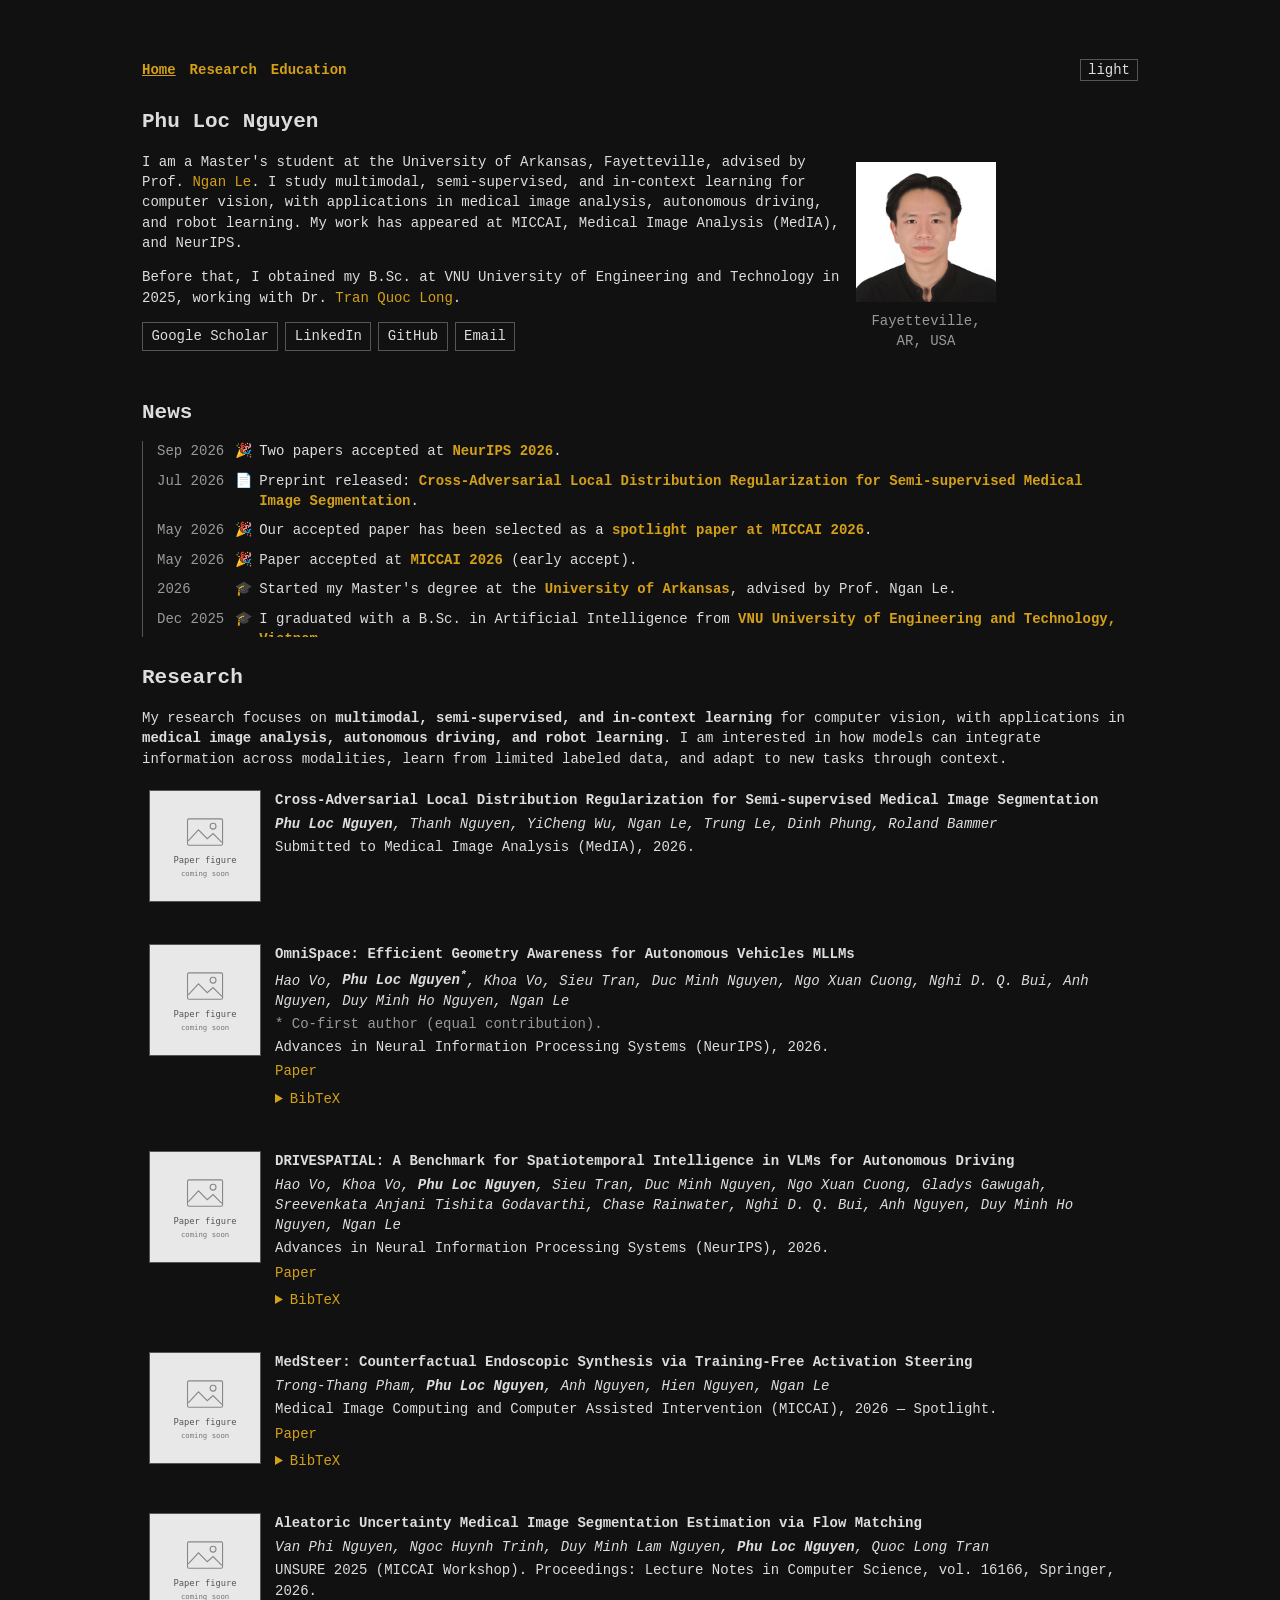
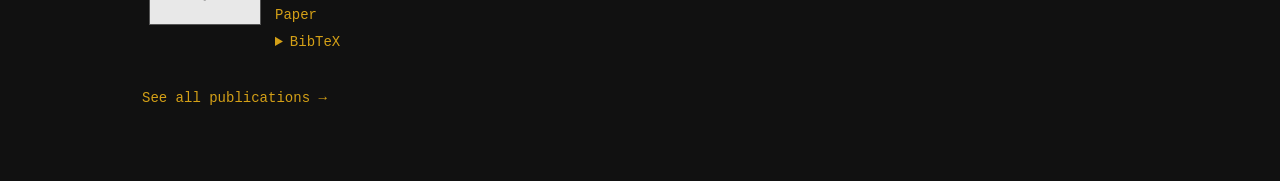
==== commit 78ca6c0f: "updates" ====
--- a/index.html
+++ b/index.html
@@ -85,7 +85,7 @@
     <img class="publication-thumbnail" src="assets/documents/imgs/publications/placeholder.svg" alt="Placeholder for Cross-Adversarial Local Distribution Regularization for Semi-supervised Medical Image Segmentation figure" loading="lazy">
     <div class="publication-content"><strong class="publication-title">Cross-Adversarial Local Distribution Regularization for Semi-supervised Medical Image Segmentation</strong><p class="publication-authors"><span class="highlight-name">Phu Loc Nguyen</span>, Thanh Nguyen, YiCheng Wu, Ngan Le, Trung Le, Dinh Phung, Roland Bammer</p><p class="publication-venue">Submitted to Medical Image Analysis (MedIA), 2026.</p></div></article><article class="publication-entry">
     <img class="publication-thumbnail" src="assets/documents/imgs/publications/placeholder.svg" alt="Placeholder for OmniSpace: Efficient Geometry Awareness for Autonomous Vehicles MLLMs figure" loading="lazy">
-    <div class="publication-content"><strong class="publication-title">OmniSpace: Efficient Geometry Awareness for Autonomous Vehicles MLLMs</strong><p class="publication-authors">Hao Vo, <span class="highlight-name">Phu Loc Nguyen</span>, Khoa Vo, Sieu Tran, Duc Minh Nguyen, Ngo Xuan Cuong, Nghi D. Q. Bui, Anh Nguyen, Duy Minh Ho Nguyen, Ngan Le</p><p class="publication-venue">Advances in Neural Information Processing Systems (NeurIPS), 2026.</p><p class="publication-links"><a href="https://arxiv.org/abs/2606.22617">Paper</a></p><details class="citation"><summary>BibTeX</summary><pre><code>@inproceedings{2026omnispace,
+    <div class="publication-content"><strong class="publication-title">OmniSpace: Efficient Geometry Awareness for Autonomous Vehicles MLLMs</strong><p class="publication-authors">Hao Vo, <span class="highlight-name">Phu Loc Nguyen<sup aria-label="co-first author">*</sup></span>, Khoa Vo, Sieu Tran, Duc Minh Nguyen, Ngo Xuan Cuong, Nghi D. Q. Bui, Anh Nguyen, Duy Minh Ho Nguyen, Ngan Le</p><p class="publication-contribution">* Co-first author (equal contribution).</p><p class="publication-venue">Advances in Neural Information Processing Systems (NeurIPS), 2026.</p><p class="publication-links"><a href="https://arxiv.org/abs/2606.22617">Paper</a></p><details class="citation"><summary>BibTeX</summary><pre><code>@inproceedings{2026omnispace,
 	author = {Vo, Hao and Nguyen, Phu Loc and Vo, Khoa and Tran, Sieu and Nguyen, Duc Minh and Cuong, Ngo Xuan and Bui, Nghi D. Q. and Nguyen, Anh and Nguyen, Duy Minh Ho and Le, Ngan},
 	year = {2026},
 	title = {OmniSpace: Efficient Geometry Awareness for Autonomous Vehicles MLLMs},
--- a/assets/css/portfolio.css
+++ b/assets/css/portfolio.css
@@ -20,75 +20,57 @@
 /* Placeholders are static until real paper figures are supplied. */
 .publication-thumbnail { cursor: default; }
 
-/* News timeline, styled after the supplied reference. */
+/* Compact News list using the template's typography and theme colors. */
 .news {
-    --news-accent: #2453eb;
-    --news-text: #384860;
-    --news-line: #dbe7ff;
-    --news-badge: #eff6ff;
-    max-width: 600px;
-    padding-left: 30px;
-    border-left: 3px solid var(--news-line);
-    font-family: system-ui, -apple-system, BlinkMacSystemFont, "Segoe UI", sans-serif;
-}
-[data-theme="dark"] .news {
-    --news-accent: #91b3ff;
-    --news-text: #d1daeb;
-    --news-line: #304464;
-    --news-badge: #192539;
+    width: 100%;
+    min-width: 0;
+    font: inherit;
+    color: var(--text-color);
 }
 .news h2 {
-    margin: 0 0 16px;
-    color: var(--news-accent);
-    font-family: monospace;
-    font-size: 14px;
-    font-weight: 700;
-    letter-spacing: .18em;
-    text-transform: uppercase;
+    margin: 0 0 .75em;
+    color: var(--text-color);
 }
 .news-scroll {
-    max-height: 300px;
+    max-height: 14em;
     overflow-y: auto;
-    padding-right: 20px;
+    padding: 0 .75em 0 1em;
+    border-left: 1px solid var(--border-color);
     scrollbar-width: thin;
-    scrollbar-color: var(--news-line) transparent;
+    scrollbar-color: var(--border-color) transparent;
     scrollbar-gutter: stable;
 }
-.news-scroll::-webkit-scrollbar { width: 6px; }
-.news-scroll::-webkit-scrollbar-thumb { background: var(--news-line); border-radius: 8px; }
+.news-scroll::-webkit-scrollbar { width: 5px; }
+.news-scroll::-webkit-scrollbar-thumb {
+    background: var(--border-color);
+    border-radius: 3px;
+}
 .news-list { margin: 0; padding: 0; list-style: none; }
 .news-list li {
     display: grid;
-    grid-template-columns: 80px 22px minmax(0, 1fr);
-    align-items: start;
-    gap: 10px;
-    margin: 0 0 16px;
+    grid-template-columns: 8ch 1em minmax(0, 1fr);
+    align-items: baseline;
+    column-gap: .75em;
+    margin: 0 0 .65em;
 }
 .news-list li:last-child { margin-bottom: 0; }
 .news-date {
-    display: block;
-    padding: 3px 6px;
-    border: 1px solid var(--news-line);
-    border-radius: 999px;
-    background: var(--news-badge);
-    color: var(--news-accent);
-    font-size: 12px;
-    font-weight: 650;
-    line-height: 1.5;
+    color: var(--muted-color);
+    font: inherit;
     white-space: nowrap;
-    text-align: center;
 }
-.news-icon { font-size: 17px; line-height: 1.45; }
-.news-list p { margin: 0; color: var(--news-text); font-size: 14px; line-height: 1.5; }
-.news-list strong { color: var(--news-accent); font-weight: 650; }
+.news-icon { font-size: 1em; line-height: inherit; }
+.news-list p {
+    min-width: 0;
+    margin: 0;
+    color: var(--text-color);
+    font: inherit;
+}
+.news-list strong { color: var(--link-color); font-weight: 700; }
 @media (max-width: 600px) {
-    .news { padding-left: 16px; }
-    .news-scroll { padding-right: 10px; }
-    .news-list li { grid-template-columns: 80px 22px minmax(0, 1fr); gap: 8px; }
-    .news-date { padding: 4px 6px; font-size: 12px; }
-    .news-icon { font-size: 17px; }
-}
-@media (max-width: 360px) {
-    .news-list li { grid-template-columns: 76px minmax(0, 1fr); }
+    .news-scroll { padding-left: .65em; padding-right: .5em; }
+    .news-list li { grid-template-columns: 8ch minmax(0, 1fr); column-gap: .65em; }
     .news-icon { display: none; }
 }
+
+.publication-contribution { margin: .2em 0; color: var(--muted-color); font-size: inherit; }
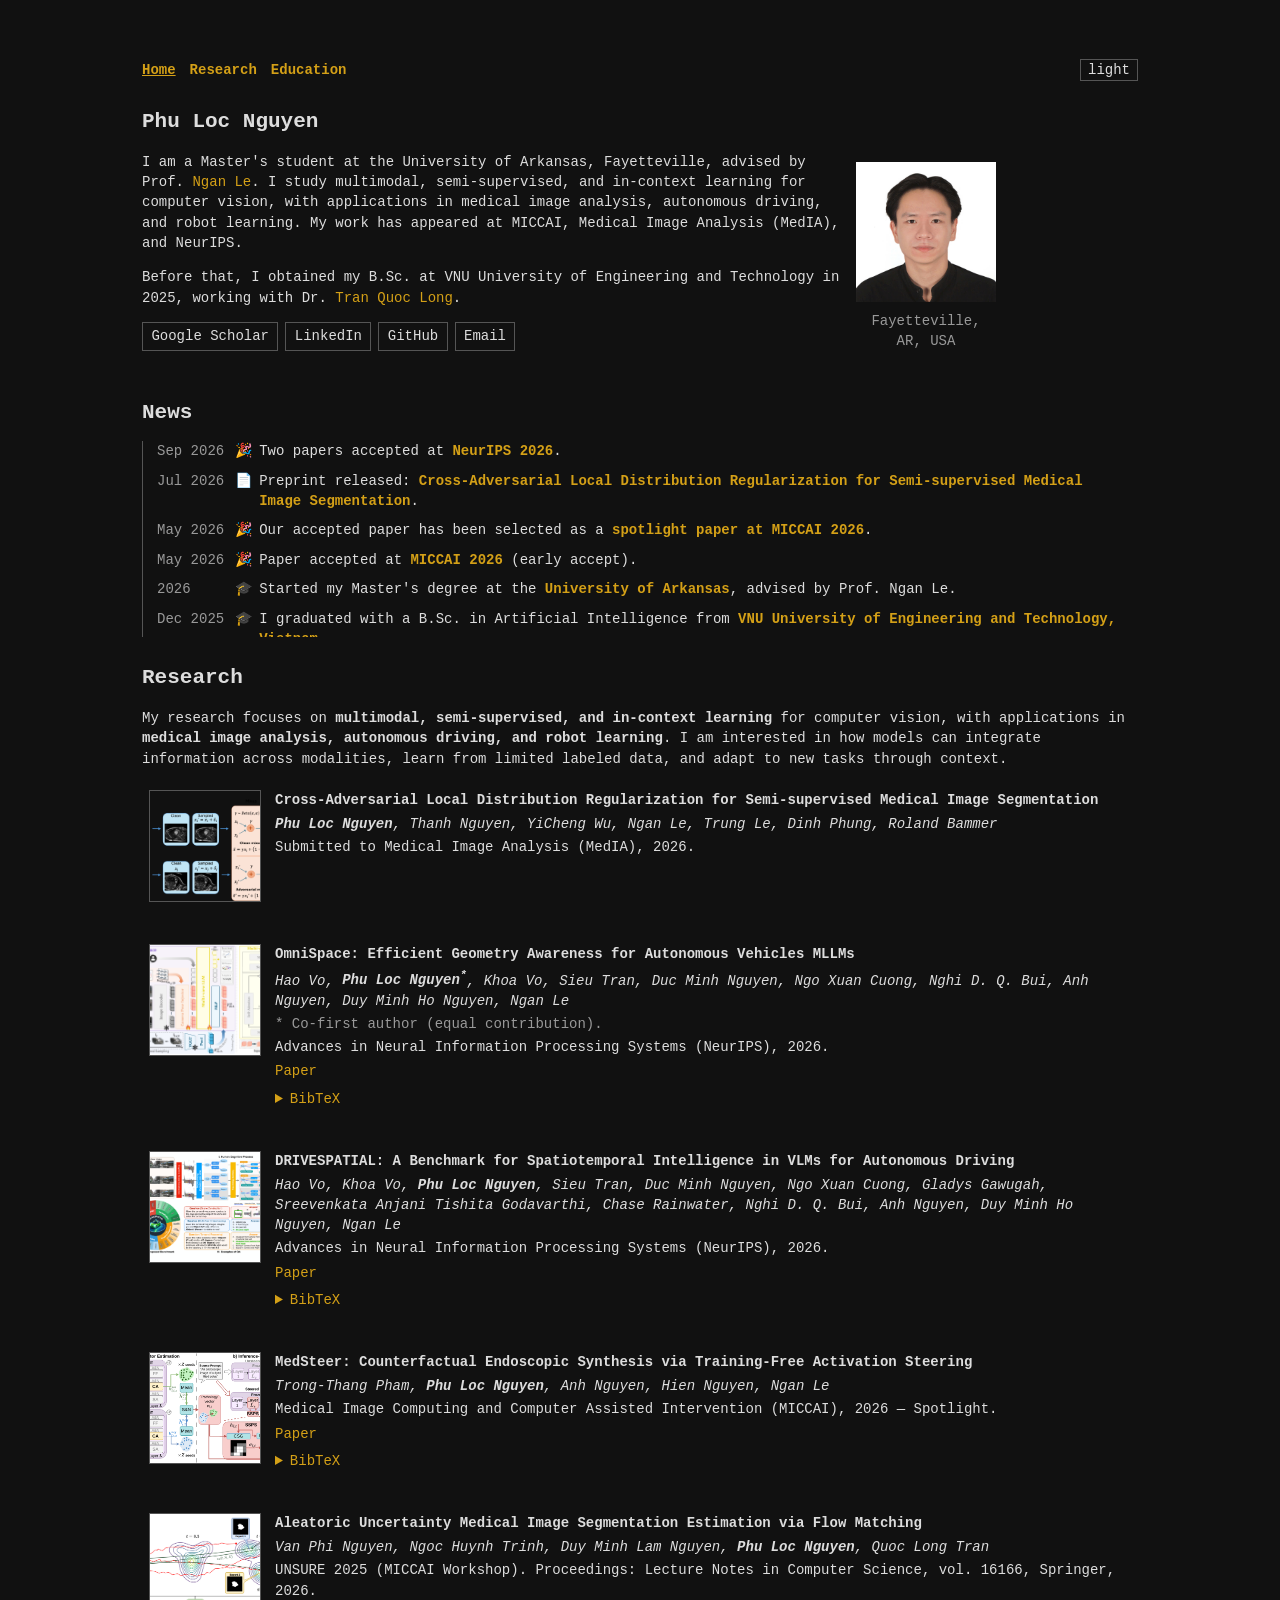
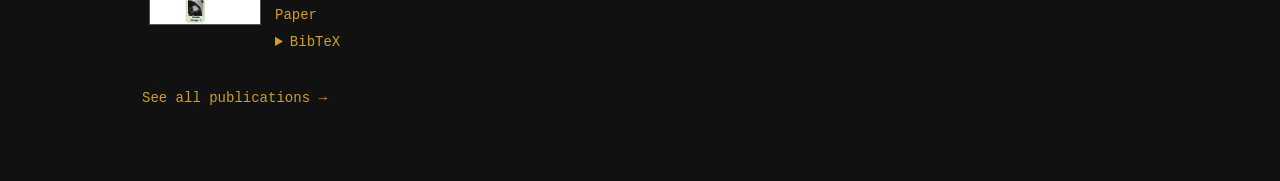
==== commit 81e65d29: "updates" ====
--- a/index.html
+++ b/index.html
@@ -11,8 +11,8 @@
     <meta property="og:type" content="website">
     <meta name="twitter:card" content="summary">
     <title>Phu Loc Nguyen</title>
-    <link rel="stylesheet" href="assets/css/main.css">
-    <link rel="stylesheet" href="assets/css/portfolio.css">
+    <link rel="stylesheet" href="assets/css/main.css?v=858ff8df4b">
+    <link rel="stylesheet" href="assets/css/portfolio.css?v=2a07672763">
     <script src="assets/js/theme.js"></script>
     <script src="assets/js/main.js" defer></script>
 </head>
@@ -82,23 +82,23 @@
             </div>
         </section>
         <section class="publications" aria-labelledby="research"><h2 id="research">Research</h2><p>My research focuses on <strong>multimodal, semi-supervised, and in-context learning</strong> for computer vision, with applications in <strong>medical image analysis, autonomous driving, and robot learning</strong>. I am interested in how models can integrate information across modalities, learn from limited labeled data, and adapt to new tasks through context.</p><div id="publications" data-layout="compact" aria-label="Selected publications"><article class="publication-entry">
-    <img class="publication-thumbnail" src="assets/documents/imgs/publications/placeholder.svg" alt="Placeholder for Cross-Adversarial Local Distribution Regularization for Semi-supervised Medical Image Segmentation figure" loading="lazy">
+    <img class="publication-thumbnail" src="assets/documents/imgs/publications/crossald.png" alt="Cross-Adversarial Local Distribution Regularization for Semi-supervised Medical Image Segmentation figure" loading="lazy">
     <div class="publication-content"><strong class="publication-title">Cross-Adversarial Local Distribution Regularization for Semi-supervised Medical Image Segmentation</strong><p class="publication-authors"><span class="highlight-name">Phu Loc Nguyen</span>, Thanh Nguyen, YiCheng Wu, Ngan Le, Trung Le, Dinh Phung, Roland Bammer</p><p class="publication-venue">Submitted to Medical Image Analysis (MedIA), 2026.</p></div></article><article class="publication-entry">
-    <img class="publication-thumbnail" src="assets/documents/imgs/publications/placeholder.svg" alt="Placeholder for OmniSpace: Efficient Geometry Awareness for Autonomous Vehicles MLLMs figure" loading="lazy">
+    <img class="publication-thumbnail" src="assets/documents/imgs/publications/omnispace.png" alt="OmniSpace: Efficient Geometry Awareness for Autonomous Vehicles MLLMs figure" loading="lazy">
     <div class="publication-content"><strong class="publication-title">OmniSpace: Efficient Geometry Awareness for Autonomous Vehicles MLLMs</strong><p class="publication-authors">Hao Vo, <span class="highlight-name">Phu Loc Nguyen<sup aria-label="co-first author">*</sup></span>, Khoa Vo, Sieu Tran, Duc Minh Nguyen, Ngo Xuan Cuong, Nghi D. Q. Bui, Anh Nguyen, Duy Minh Ho Nguyen, Ngan Le</p><p class="publication-contribution">* Co-first author (equal contribution).</p><p class="publication-venue">Advances in Neural Information Processing Systems (NeurIPS), 2026.</p><p class="publication-links"><a href="https://arxiv.org/abs/2606.22617">Paper</a></p><details class="citation"><summary>BibTeX</summary><pre><code>@inproceedings{2026omnispace,
 	author = {Vo, Hao and Nguyen, Phu Loc and Vo, Khoa and Tran, Sieu and Nguyen, Duc Minh and Cuong, Ngo Xuan and Bui, Nghi D. Q. and Nguyen, Anh and Nguyen, Duy Minh Ho and Le, Ngan},
 	year = {2026},
 	title = {OmniSpace: Efficient Geometry Awareness for Autonomous Vehicles MLLMs},
 	booktitle = {Advances in Neural Information Processing Systems (NeurIPS)}
 }</code></pre><button class="copy-citation" type="button">Copy citation</button><span class="copy-status" role="status"></span></details></div></article><article class="publication-entry">
-    <img class="publication-thumbnail" src="assets/documents/imgs/publications/placeholder.svg" alt="Placeholder for DRIVESPATIAL: A Benchmark for Spatiotemporal Intelligence in VLMs for Autonomous Driving figure" loading="lazy">
+    <img class="publication-thumbnail" src="assets/documents/imgs/publications/drivespatial.png" alt="DRIVESPATIAL: A Benchmark for Spatiotemporal Intelligence in VLMs for Autonomous Driving figure" loading="lazy">
     <div class="publication-content"><strong class="publication-title">DRIVESPATIAL: A Benchmark for Spatiotemporal Intelligence in VLMs for Autonomous Driving</strong><p class="publication-authors">Hao Vo, Khoa Vo, <span class="highlight-name">Phu Loc Nguyen</span>, Sieu Tran, Duc Minh Nguyen, Ngo Xuan Cuong, Gladys Gawugah, Sreevenkata Anjani Tishita Godavarthi, Chase Rainwater, Nghi D. Q. Bui, Anh Nguyen, Duy Minh Ho Nguyen, Ngan Le</p><p class="publication-venue">Advances in Neural Information Processing Systems (NeurIPS), 2026.</p><p class="publication-links"><a href="https://arxiv.org/abs/2605.23176">Paper</a></p><details class="citation"><summary>BibTeX</summary><pre><code>@inproceedings{2026drivespatial,
 	author = {Vo, Hao and Vo, Khoa and Nguyen, Phu Loc and Tran, Sieu and Nguyen, Duc Minh and Cuong, Ngo Xuan and Gawugah, Gladys and Godavarthi, Sreevenkata Anjani Tishita and Rainwater, Chase and Bui, Nghi D. Q. and Nguyen, Anh and Nguyen, Duy Minh Ho and Le, Ngan},
 	year = {2026},
 	title = {DRIVESPATIAL: A Benchmark for Spatiotemporal Intelligence in VLMs for Autonomous Driving},
 	booktitle = {Advances in Neural Information Processing Systems (NeurIPS)}
 }</code></pre><button class="copy-citation" type="button">Copy citation</button><span class="copy-status" role="status"></span></details></div></article><article class="publication-entry">
-    <img class="publication-thumbnail" src="assets/documents/imgs/publications/placeholder.svg" alt="Placeholder for MedSteer: Counterfactual Endoscopic Synthesis via Training-Free Activation Steering figure" loading="lazy">
+    <img class="publication-thumbnail" src="assets/documents/imgs/publications/medsteer.png" alt="MedSteer: Counterfactual Endoscopic Synthesis via Training-Free Activation Steering figure" loading="lazy">
     <div class="publication-content"><strong class="publication-title">MedSteer: Counterfactual Endoscopic Synthesis via Training-Free Activation Steering</strong><p class="publication-authors">Trong-Thang Pham, <span class="highlight-name">Phu Loc Nguyen</span>, Anh Nguyen, Hien Nguyen, Ngan Le</p><p class="publication-venue">Medical Image Computing and Computer Assisted Intervention (MICCAI), 2026 — Spotlight.</p><p class="publication-links"><a href="https://arxiv.org/abs/2603.07066">Paper</a></p><details class="citation"><summary>BibTeX</summary><pre><code>@inproceedings{2026medsteer,
 	author = {Pham, Trong-Thang and Nguyen, Phu Loc and Nguyen, Anh and Nguyen, Hien and Le, Ngan},
 	year = {2026},
@@ -106,7 +106,7 @@
 	booktitle = {Medical Image Computing and Computer Assisted Intervention (MICCAI)},
 	note = {Spotlight}
 }</code></pre><button class="copy-citation" type="button">Copy citation</button><span class="copy-status" role="status"></span></details></div></article><article class="publication-entry">
-    <img class="publication-thumbnail" src="assets/documents/imgs/publications/placeholder.svg" alt="Placeholder for Aleatoric Uncertainty Medical Image Segmentation Estimation via Flow Matching figure" loading="lazy">
+    <img class="publication-thumbnail" src="assets/documents/imgs/publications/flowmatching.png" alt="Aleatoric Uncertainty Medical Image Segmentation Estimation via Flow Matching figure" loading="lazy">
     <div class="publication-content"><strong class="publication-title">Aleatoric Uncertainty Medical Image Segmentation Estimation via Flow Matching</strong><p class="publication-authors">Van Phi Nguyen, Ngoc Huynh Trinh, Duy Minh Lam Nguyen, <span class="highlight-name">Phu Loc Nguyen</span>, Quoc Long Tran</p><p class="publication-venue">UNSURE 2025 (MICCAI Workshop). Proceedings: Lecture Notes in Computer Science, vol. 16166, Springer, 2026.</p><p class="publication-links"><a href="https://arxiv.org/abs/2507.22418">Paper</a></p><details class="citation"><summary>BibTeX</summary><pre><code>@inproceedings{2026aleatoric,
 	author = {Nguyen, Van Phi and Trinh, Ngoc Huynh and Nguyen, Duy Minh Lam and Nguyen, Phu Loc and Tran, Quoc Long},
 	year = {2026},
--- a/assets/css/portfolio.css
+++ b/assets/css/portfolio.css
@@ -23,6 +23,7 @@
 /* Compact News list using the template's typography and theme colors. */
 .news {
     width: 100%;
+    max-width: none;
     min-width: 0;
     font: inherit;
     color: var(--text-color);
@@ -32,6 +33,8 @@
     color: var(--text-color);
 }
 .news-scroll {
+    width: 100%;
+    max-width: none;
     max-height: 14em;
     overflow-y: auto;
     padding: 0 .75em 0 1em;
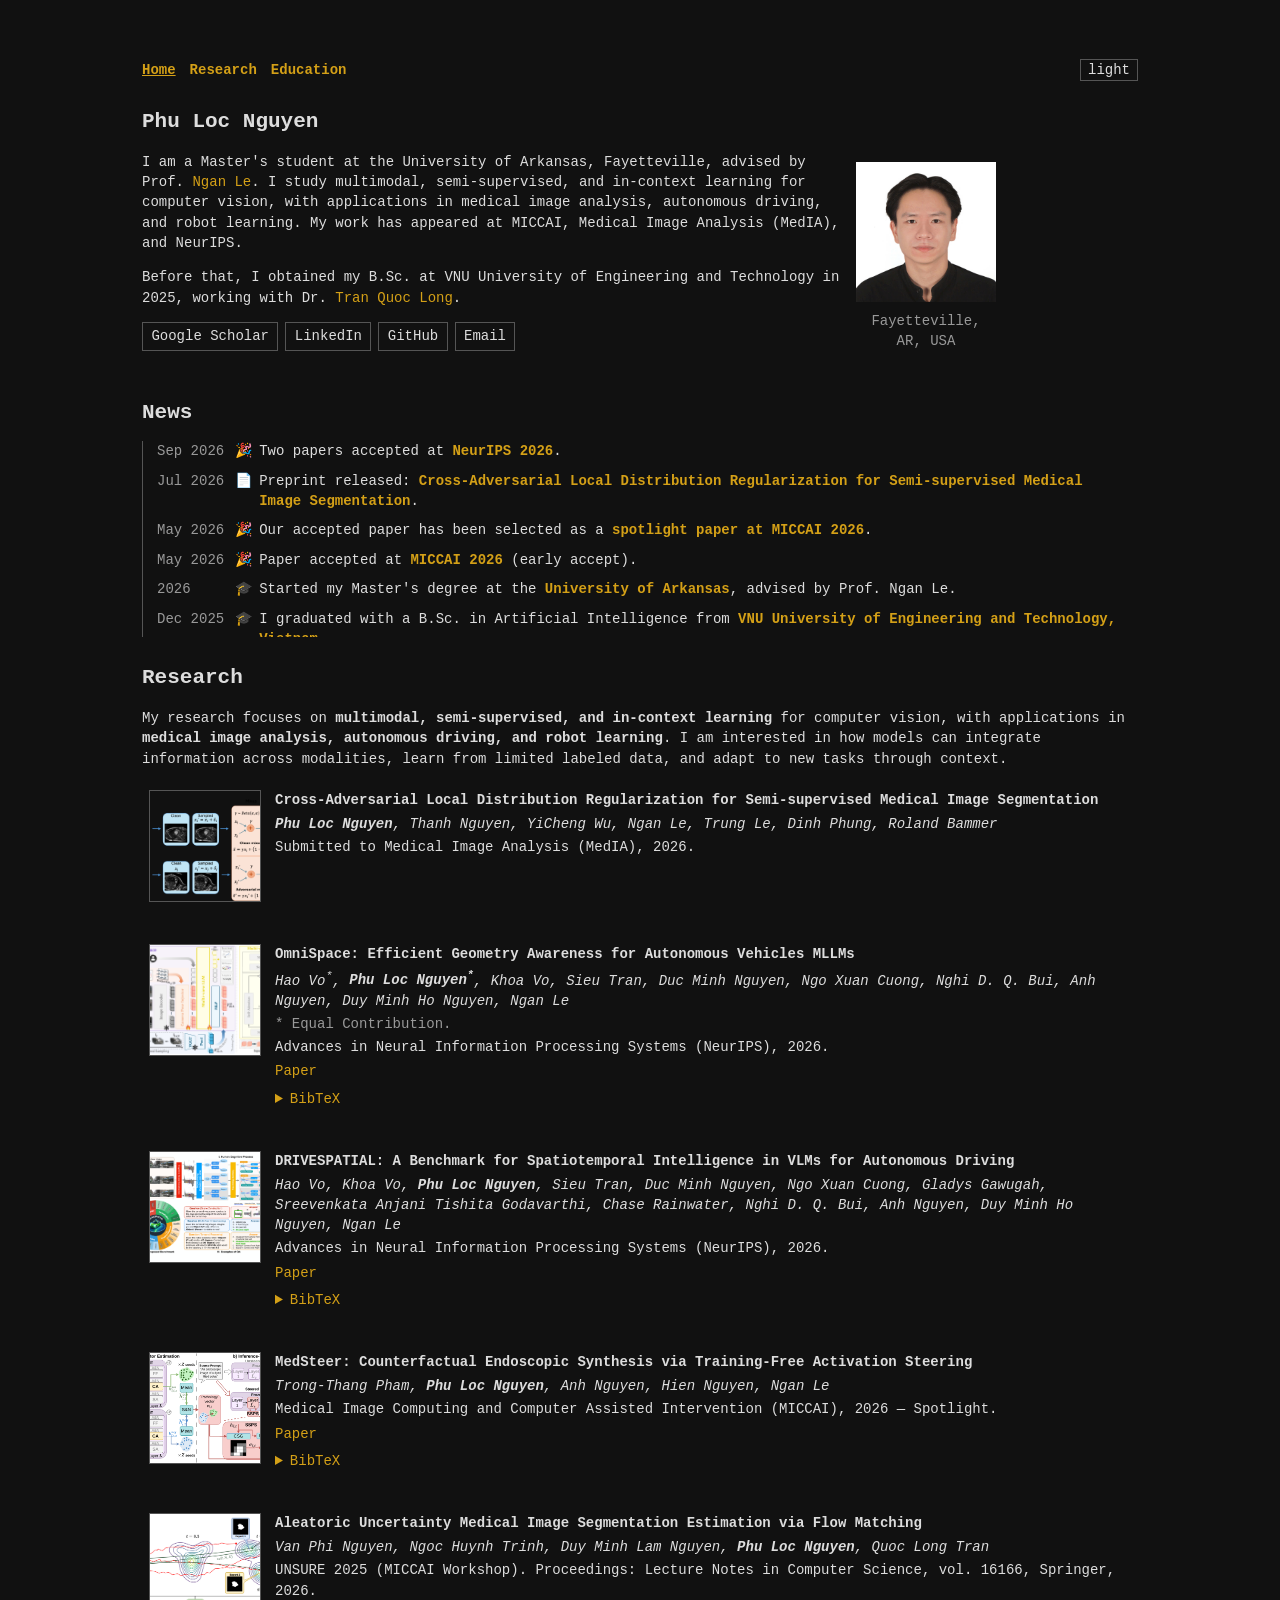
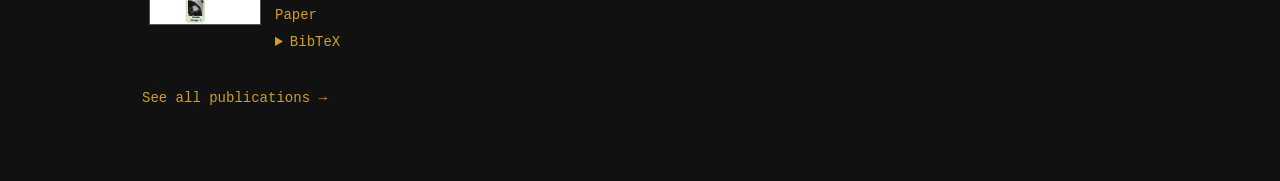
==== commit 6aeeef72: "updates" ====
--- a/index.html
+++ b/index.html
@@ -85,7 +85,7 @@
     <img class="publication-thumbnail" src="assets/documents/imgs/publications/crossald.png" alt="Cross-Adversarial Local Distribution Regularization for Semi-supervised Medical Image Segmentation figure" loading="lazy">
     <div class="publication-content"><strong class="publication-title">Cross-Adversarial Local Distribution Regularization for Semi-supervised Medical Image Segmentation</strong><p class="publication-authors"><span class="highlight-name">Phu Loc Nguyen</span>, Thanh Nguyen, YiCheng Wu, Ngan Le, Trung Le, Dinh Phung, Roland Bammer</p><p class="publication-venue">Submitted to Medical Image Analysis (MedIA), 2026.</p></div></article><article class="publication-entry">
     <img class="publication-thumbnail" src="assets/documents/imgs/publications/omnispace.png" alt="OmniSpace: Efficient Geometry Awareness for Autonomous Vehicles MLLMs figure" loading="lazy">
-    <div class="publication-content"><strong class="publication-title">OmniSpace: Efficient Geometry Awareness for Autonomous Vehicles MLLMs</strong><p class="publication-authors">Hao Vo, <span class="highlight-name">Phu Loc Nguyen<sup aria-label="co-first author">*</sup></span>, Khoa Vo, Sieu Tran, Duc Minh Nguyen, Ngo Xuan Cuong, Nghi D. Q. Bui, Anh Nguyen, Duy Minh Ho Nguyen, Ngan Le</p><p class="publication-contribution">* Co-first author (equal contribution).</p><p class="publication-venue">Advances in Neural Information Processing Systems (NeurIPS), 2026.</p><p class="publication-links"><a href="https://arxiv.org/abs/2606.22617">Paper</a></p><details class="citation"><summary>BibTeX</summary><pre><code>@inproceedings{2026omnispace,
+    <div class="publication-content"><strong class="publication-title">OmniSpace: Efficient Geometry Awareness for Autonomous Vehicles MLLMs</strong><p class="publication-authors">Hao Vo<sup aria-label="co-first author">*</sup>, <span class="highlight-name">Phu Loc Nguyen<sup aria-label="co-first author">*</sup></span>, Khoa Vo, Sieu Tran, Duc Minh Nguyen, Ngo Xuan Cuong, Nghi D. Q. Bui, Anh Nguyen, Duy Minh Ho Nguyen, Ngan Le</p><p class="publication-contribution">* Equal Contribution.</p><p class="publication-venue">Advances in Neural Information Processing Systems (NeurIPS), 2026.</p><p class="publication-links"><a href="https://arxiv.org/abs/2606.22617">Paper</a></p><details class="citation"><summary>BibTeX</summary><pre><code>@inproceedings{2026omnispace,
 	author = {Vo, Hao and Nguyen, Phu Loc and Vo, Khoa and Tran, Sieu and Nguyen, Duc Minh and Cuong, Ngo Xuan and Bui, Nghi D. Q. and Nguyen, Anh and Nguyen, Duy Minh Ho and Le, Ngan},
 	year = {2026},
 	title = {OmniSpace: Efficient Geometry Awareness for Autonomous Vehicles MLLMs},
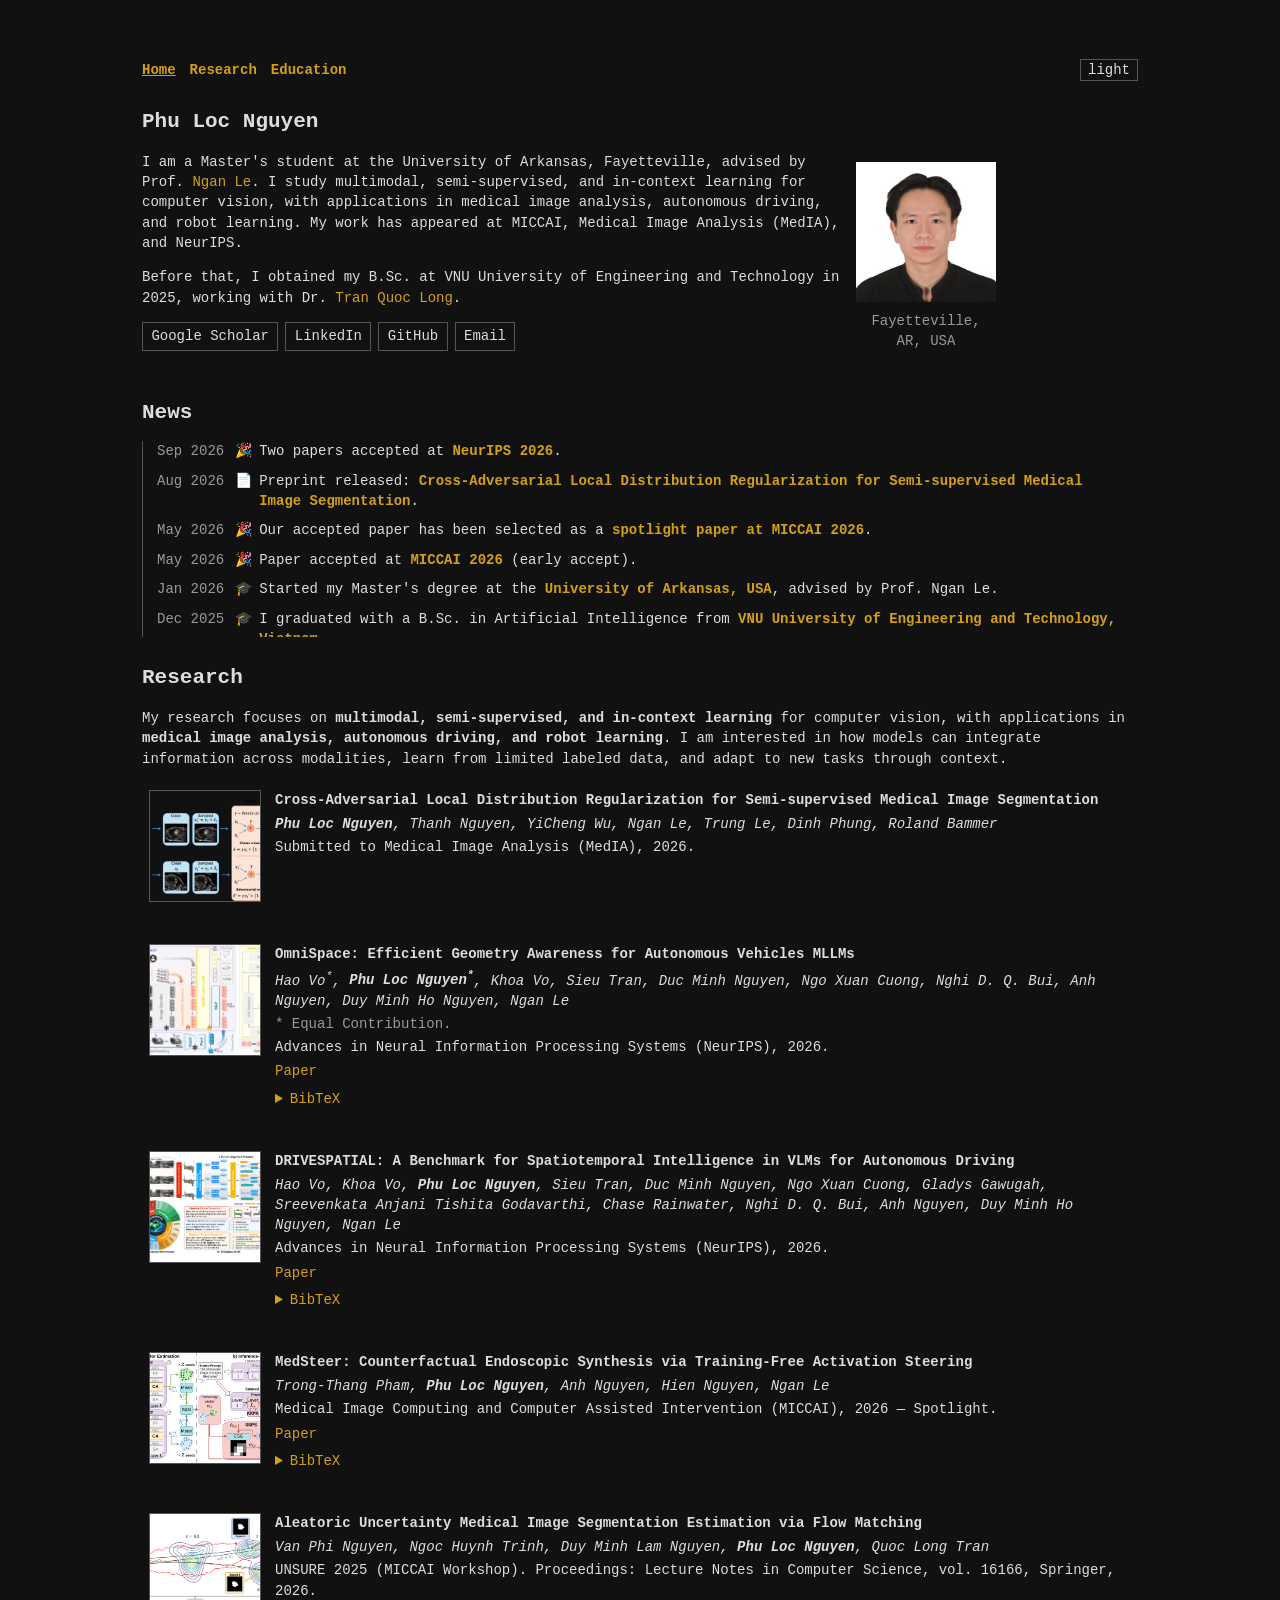
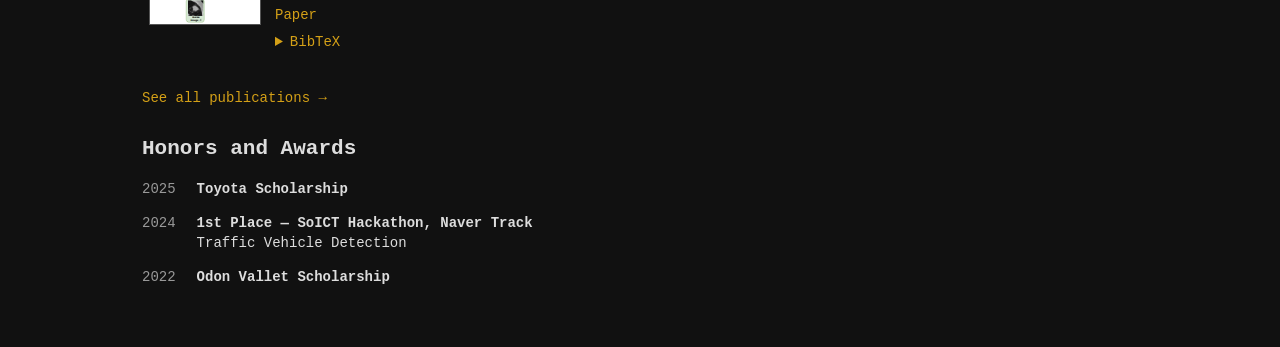
==== commit aa54aa27: "updates" ====
--- a/index.html
+++ b/index.html
@@ -12,7 +12,7 @@
     <meta name="twitter:card" content="summary">
     <title>Phu Loc Nguyen</title>
     <link rel="stylesheet" href="assets/css/main.css?v=858ff8df4b">
-    <link rel="stylesheet" href="assets/css/portfolio.css?v=2a07672763">
+    <link rel="stylesheet" href="assets/css/portfolio.css?v=10eb5fa1fb">
     <script src="assets/js/theme.js"></script>
     <script src="assets/js/main.js" defer></script>
 </head>
@@ -49,7 +49,7 @@
                         <p>Two papers accepted at <strong>NeurIPS 2026</strong>.</p>
                     </li>
                     <li>
-                        <time class="news-date" datetime="2026-07">Jul 2026</time>
+                        <time class="news-date" datetime="2026-08">Aug 2026</time>
                         <span class="news-icon" aria-hidden="true">📄</span>
                         <p>Preprint released: <strong>Cross-Adversarial Local Distribution Regularization for Semi-supervised Medical Image Segmentation</strong>.</p>
                     </li>
@@ -64,9 +64,9 @@
                         <p>Paper accepted at <strong>MICCAI 2026</strong> (early accept).</p>
                     </li>
                     <li>
-                        <time class="news-date" datetime="2026">2026</time>
+                        <time class="news-date" datetime="2026-01">Jan 2026</time>
                         <span class="news-icon" aria-hidden="true">🎓</span>
-                        <p>Started my Master's degree at the <strong>University of Arkansas</strong>, advised by Prof. Ngan Le.</p>
+                        <p>Started my Master's degree at the <strong>University of Arkansas, USA</strong>, advised by Prof. Ngan Le.</p>
                     </li>
                     <li>
                         <time class="news-date" datetime="2025-12">Dec 2025</time>
@@ -85,7 +85,7 @@
     <img class="publication-thumbnail" src="assets/documents/imgs/publications/crossald.png" alt="Cross-Adversarial Local Distribution Regularization for Semi-supervised Medical Image Segmentation figure" loading="lazy">
     <div class="publication-content"><strong class="publication-title">Cross-Adversarial Local Distribution Regularization for Semi-supervised Medical Image Segmentation</strong><p class="publication-authors"><span class="highlight-name">Phu Loc Nguyen</span>, Thanh Nguyen, YiCheng Wu, Ngan Le, Trung Le, Dinh Phung, Roland Bammer</p><p class="publication-venue">Submitted to Medical Image Analysis (MedIA), 2026.</p></div></article><article class="publication-entry">
     <img class="publication-thumbnail" src="assets/documents/imgs/publications/omnispace.png" alt="OmniSpace: Efficient Geometry Awareness for Autonomous Vehicles MLLMs figure" loading="lazy">
-    <div class="publication-content"><strong class="publication-title">OmniSpace: Efficient Geometry Awareness for Autonomous Vehicles MLLMs</strong><p class="publication-authors">Hao Vo<sup aria-label="co-first author">*</sup>, <span class="highlight-name">Phu Loc Nguyen<sup aria-label="co-first author">*</sup></span>, Khoa Vo, Sieu Tran, Duc Minh Nguyen, Ngo Xuan Cuong, Nghi D. Q. Bui, Anh Nguyen, Duy Minh Ho Nguyen, Ngan Le</p><p class="publication-contribution">* Equal Contribution.</p><p class="publication-venue">Advances in Neural Information Processing Systems (NeurIPS), 2026.</p><p class="publication-links"><a href="https://arxiv.org/abs/2606.22617">Paper</a></p><details class="citation"><summary>BibTeX</summary><pre><code>@inproceedings{2026omnispace,
+    <div class="publication-content"><strong class="publication-title">OmniSpace: Efficient Geometry Awareness for Autonomous Vehicles MLLMs</strong><p class="publication-authors">Hao Vo<sup aria-label="equal contribution">*</sup>, <span class="highlight-name">Phu Loc Nguyen<sup aria-label="equal contribution">*</sup></span>, Khoa Vo, Sieu Tran, Duc Minh Nguyen, Ngo Xuan Cuong, Nghi D. Q. Bui, Anh Nguyen, Duy Minh Ho Nguyen, Ngan Le</p><p class="publication-contribution">* Equal Contribution.</p><p class="publication-venue">Advances in Neural Information Processing Systems (NeurIPS), 2026.</p><p class="publication-links"><a href="https://arxiv.org/abs/2606.22617">Paper</a></p><details class="citation"><summary>BibTeX</summary><pre><code>@inproceedings{2026omnispace,
 	author = {Vo, Hao and Nguyen, Phu Loc and Vo, Khoa and Tran, Sieu and Nguyen, Duc Minh and Cuong, Ngo Xuan and Bui, Nghi D. Q. and Nguyen, Anh and Nguyen, Duy Minh Ho and Le, Ngan},
 	year = {2026},
 	title = {OmniSpace: Efficient Geometry Awareness for Autonomous Vehicles MLLMs},
@@ -117,6 +117,23 @@
 	publisher = {Springer, Cham},
 	doi = {10.1007/978-3-032-06593-3_13}
 }</code></pre><button class="copy-citation" type="button">Copy citation</button><span class="copy-status" role="status"></span></details></div></article></div><p class="see-all-link"><a href="publications.html">See all publications →</a></p></section>
+        <section class="awards" aria-labelledby="awards-heading">
+            <h2 id="awards-heading">Honors and Awards</h2>
+            <ul class="awards-list">
+                <li>
+                    <time datetime="2025">2025</time>
+                    <span><strong>Toyota Scholarship</strong></span>
+                </li>
+                <li>
+                    <time datetime="2024">2024</time>
+                    <span><strong>1st Place — SoICT Hackathon, Naver Track</strong><br>Traffic Vehicle Detection</span>
+                </li>
+                <li>
+                    <time datetime="2022">2022</time>
+                    <span><strong>Odon Vallet Scholarship</strong></span>
+                </li>
+            </ul>
+        </section>
     </main>
 </body>
 </html>
--- a/assets/css/portfolio.css
+++ b/assets/css/portfolio.css
@@ -77,3 +77,16 @@
 }
 
 .publication-contribution { margin: .2em 0; color: var(--muted-color); font-size: inherit; }
+
+/* Honors and Awards follows the template's full-width, plain-text layout. */
+.awards { margin-top: 2em; }
+.awards-list { margin: 0; padding: 0; list-style: none; }
+.awards-list li {
+    display: grid;
+    grid-template-columns: 4ch minmax(0, 1fr);
+    gap: 1.5em;
+    align-items: baseline;
+    margin-bottom: 1em;
+}
+.awards-list time { color: var(--muted-color); }
+.awards-list li:last-child { margin-bottom: 0; }
